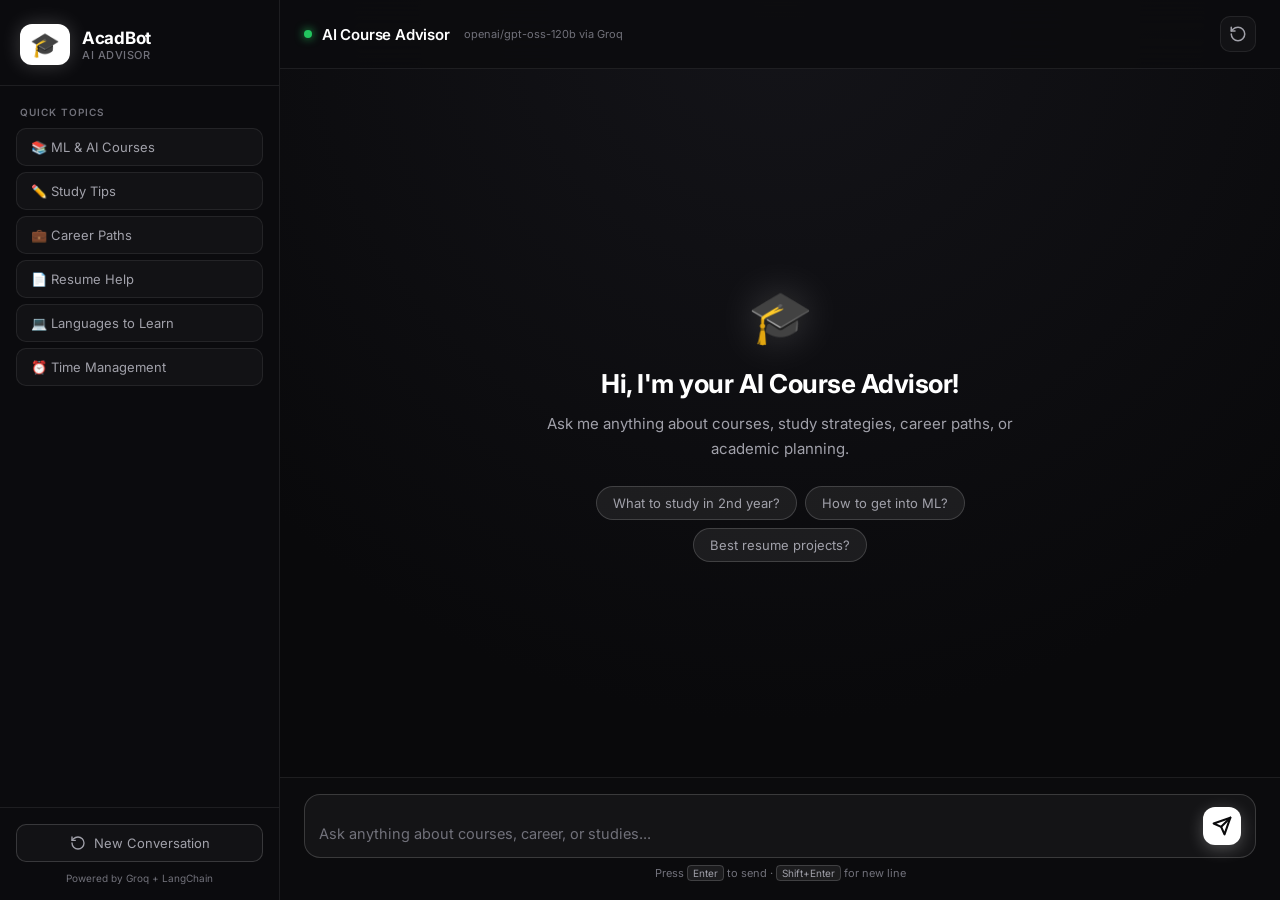
==== templates/index.html @ 23f5741e "Transform UI into fresh premium monochrome black, slate grey and crisp white theme" ====
<!DOCTYPE html>
<html lang="en">
<head>
  <meta charset="UTF-8" />
  <meta name="viewport" content="width=device-width, initial-scale=1.0" />
  <title>AI Course Advisor — Powered by Groq</title>
  <meta name="description" content="Your personal AI academic advisor for engineering students. Get instant help with courses, study tips, and career guidance." />
  <link rel="preconnect" href="https://fonts.googleapis.com" />
  <link href="https://fonts.googleapis.com/css2?family=Inter:wght@300;400;500;600;700&display=swap" rel="stylesheet" />
  <style>
/* =============================================
   AcadBot – Premium Monochrome Black/Grey UI
   ============================================= */

*, *::before, *::after { box-sizing: border-box; margin: 0; padding: 0; }

:root {
  --bg:           #09090b;
  --bg-2:         #121215;
  --surface:      rgba(255, 255, 255, 0.03);
  --surface-2:    rgba(255, 255, 255, 0.07);
  --border:       rgba(255, 255, 255, 0.08);
  --border-2:     rgba(255, 255, 255, 0.16);
  --accent:       #ffffff;
  --accent-2:     #e4e4e7;
  --accent-glow:  rgba(255, 255, 255, 0.15);
  --user-bg:      linear-gradient(135deg, #27272a, #18181b);
  --bot-bg:       rgba(255, 255, 255, 0.03);
  --text:         #f4f4f5;
  --text-2:       #a1a1aa;
  --text-3:       #71717a;
  --success:      #22c55e;
  --sidebar-w:    280px;
  --radius:       16px;
  --radius-sm:    10px;
  --shadow:       0 8px 32px rgba(0, 0, 0, 0.8);
  --transition:   0.2s ease;
}

html, body {
  height: 100%;
  font-family: 'Inter', -apple-system, sans-serif;
  background: var(--bg);
  color: var(--text);
  overflow: hidden;
}

/* ---- Ambient Silver & Charcoal Orbs ---- */
.bg-orbs {
  position: fixed; inset: 0; pointer-events: none; z-index: 0;
  overflow: hidden;
}
.orb {
  position: absolute; border-radius: 50%; filter: blur(120px); opacity: 0.2;
  animation: drift 22s ease-in-out infinite;
}
.orb-1 { width: 700px; height: 700px; background: radial-gradient(circle, rgba(255,255,255,0.12), rgba(39,39,42,0.02)); top: -200px; left: -100px; animation-delay: 0s; }
.orb-2 { width: 600px; height: 600px; background: radial-gradient(circle, rgba(161,161,170,0.1), transparent); bottom: -150px; right: -100px; animation-delay: -8s; }
.orb-3 { width: 500px; height: 500px; background: radial-gradient(circle, rgba(255,255,255,0.06), transparent); top: 35%; left: 35%; animation-delay: -14s; }

@keyframes drift {
  0%, 100% { transform: translate(0,0) scale(1); }
  33%       { transform: translate(30px,-40px) scale(1.06); }
  66%       { transform: translate(-20px,30px) scale(0.94); }
}

/* ---- App Layout ---- */
.app-wrapper {
  position: relative; z-index: 1;
  display: flex; height: 100vh; overflow: hidden;
}

/* ===================== SIDEBAR ===================== */
.sidebar {
  width: var(--sidebar-w);
  flex-shrink: 0;
  background: rgba(12, 12, 15, 0.95);
  backdrop-filter: blur(24px);
  border-right: 1px solid var(--border);
  display: flex; flex-direction: column;
  transition: transform var(--transition);
  z-index: 100;
}

.sidebar-header {
  padding: 24px 20px 20px;
  border-bottom: 1px solid var(--border);
}
.logo {
  display: flex; align-items: center; gap: 12px;
}
.logo-icon {
  font-size: 24px;
  background: #ffffff;
  color: #09090b;
  border-radius: 12px; padding: 6px 10px;
  box-shadow: 0 0 20px rgba(255, 255, 255, 0.2);
}
.logo-title { display: block; font-size: 17px; font-weight: 700; color: #ffffff; letter-spacing: -0.3px; }
.logo-sub   { display: block; font-size: 11px; font-weight: 500; color: var(--text-3); letter-spacing: 0.5px; text-transform: uppercase; }

.sidebar-section {
  flex: 1; padding: 20px 16px; overflow-y: auto;
}
.sidebar-label {
  font-size: 10px; font-weight: 600; letter-spacing: 1px;
  text-transform: uppercase; color: var(--text-3); margin-bottom: 10px; padding-left: 4px;
}
.quick-btn {
  width: 100%; text-align: left; background: var(--surface);
  border: 1px solid var(--border); color: var(--text-2);
  padding: 10px 14px; border-radius: var(--radius-sm); margin-bottom: 6px;
  font-size: 13px; font-family: inherit; cursor: pointer;
  transition: all var(--transition);
}
.quick-btn:hover {
  background: var(--surface-2); border-color: var(--border-2);
  color: #ffffff; transform: translateX(4px);
}

.sidebar-footer {
  padding: 16px; border-top: 1px solid var(--border);
}
.reset-btn {
  width: 100%; display: flex; align-items: center; justify-content: center; gap: 8px;
  background: var(--surface); border: 1px solid var(--border-2);
  color: var(--text-2); padding: 10px; border-radius: var(--radius-sm);
  font-size: 13px; font-family: inherit; cursor: pointer;
  transition: all var(--transition);
}
.reset-btn:hover { background: rgba(255, 255, 255, 0.08); border-color: #ffffff; color: #ffffff; }
.sidebar-powered {
  text-align: center; font-size: 10px; color: var(--text-3); margin-top: 10px;
}

/* ===================== MAIN CHAT ===================== */
.chat-main {
  flex: 1; display: flex; flex-direction: column; overflow: hidden;
  min-width: 0;
  background: radial-gradient(circle at 50% 0%, #141419 0%, #09090b 70%);
}

/* Header */
.chat-header {
  display: flex; align-items: center; gap: 14px;
  padding: 16px 24px;
  background: rgba(12, 12, 15, 0.85); backdrop-filter: blur(24px);
  border-bottom: 1px solid var(--border);
  flex-shrink: 0;
}
.menu-toggle {
  display: none; background: none; border: none; color: var(--text-2);
  cursor: pointer; padding: 4px; border-radius: 8px;
  transition: all var(--transition);
}
.menu-toggle:hover { background: var(--surface-2); color: #ffffff; }
.header-info { display: flex; align-items: center; gap: 10px; flex: 1; }
.status-dot {
  width: 8px; height: 8px; border-radius: 50%; background: var(--success);
  box-shadow: 0 0 10px var(--success); flex-shrink: 0;
  animation: pulse-dot 2s ease-in-out infinite;
}
@keyframes pulse-dot {
  0%, 100% { box-shadow: 0 0 8px var(--success); }
  50%       { box-shadow: 0 0 16px var(--success); }
}
.header-title { font-size: 15px; font-weight: 600; color: #ffffff; letter-spacing: -0.2px; }
.header-model { font-size: 11px; color: var(--text-3); margin-left: 4px; display: none; }
.header-actions { display: flex; gap: 8px; }
.icon-btn {
  background: var(--surface); border: 1px solid var(--border);
  color: var(--text-2); padding: 8px; border-radius: 10px; cursor: pointer;
  display: flex; align-items: center; justify-content: center;
  transition: all var(--transition);
}
.icon-btn:hover { background: var(--surface-2); color: #ffffff; border-color: var(--border-2); }

/* Messages */
.chat-messages {
  flex: 1; overflow-y: auto; padding: 32px 24px;
  display: flex; flex-direction: column; gap: 20px;
  scroll-behavior: smooth;
}
.chat-messages::-webkit-scrollbar { width: 4px; }
.chat-messages::-webkit-scrollbar-track { background: transparent; }
.chat-messages::-webkit-scrollbar-thumb { background: var(--border-2); border-radius: 2px; }

/* Welcome */
.welcome-block {
  display: flex; flex-direction: column; align-items: center;
  text-align: center; padding: 40px 20px; max-width: 560px; margin: auto;
  animation: fadeUp 0.5s ease both;
}
.welcome-avatar {
  font-size: 52px; margin-bottom: 20px;
  filter: drop-shadow(0 0 20px rgba(255, 255, 255, 0.2));
  animation: float 4s ease-in-out infinite;
}
@keyframes float {
  0%, 100% { transform: translateY(0); }
  50%       { transform: translateY(-8px); }
}
.welcome-title { font-size: 26px; font-weight: 700; margin-bottom: 12px; color: #ffffff; letter-spacing: -0.5px; }
.welcome-sub { font-size: 15px; color: var(--text-2); line-height: 1.7; margin-bottom: 24px; }
.welcome-chips { display: flex; flex-wrap: wrap; gap: 8px; justify-content: center; }
.chip {
  padding: 8px 16px; border-radius: 100px; font-size: 13px;
  background: var(--surface-2); border: 1px solid var(--border-2);
  color: var(--text-2); cursor: pointer; transition: all var(--transition);
}
.chip:hover { background: rgba(255, 255, 255, 0.12); border-color: #ffffff; color: #ffffff; }

/* Message rows */
.message-row {
  display: flex; align-items: flex-end; gap: 10px;
  animation: fadeUp 0.3s ease both;
}
.message-row.user  { flex-direction: row-reverse; }
.message-row.bot   { flex-direction: row; }

@keyframes fadeUp {
  from { opacity: 0; transform: translateY(14px); }
  to   { opacity: 1; transform: translateY(0); }
}

.avatar {
  width: 34px; height: 34px; border-radius: 50%; flex-shrink: 0;
  display: flex; align-items: center; justify-content: center; font-size: 15px;
}
.user .avatar { background: #ffffff; color: #09090b; font-weight: bold; }
.bot  .avatar { background: var(--surface-2); border: 1px solid var(--border-2); color: #ffffff; }

.bubble {
  max-width: 72%; padding: 14px 18px; border-radius: var(--radius);
  font-size: 14.5px; line-height: 1.75; word-break: break-word;
}
.user .bubble {
  background: var(--user-bg);
  border: 1px solid var(--border-2);
  border-bottom-right-radius: 4px;
  box-shadow: 0 4px 20px rgba(0, 0, 0, 0.5);
  color: #ffffff;
}
.bot .bubble {
  background: var(--bot-bg);
  border: 1px solid var(--border);
  border-bottom-left-radius: 4px;
  backdrop-filter: blur(16px);
  color: var(--text);
}

/* Markdown-ish formatting in bot replies */
.bot .bubble p   { margin-bottom: 8px; }
.bot .bubble ul, .bot .bubble ol { padding-left: 20px; margin-bottom: 8px; }
.bot .bubble li  { margin-bottom: 4px; }
.bot .bubble strong { color: #ffffff; font-weight: 600; }
.bot .bubble code {
  background: rgba(255, 255, 255, 0.08); padding: 2px 6px;
  border-radius: 5px; font-size: 13px; font-family: 'Courier New', monospace; color: #ffffff;
}

.timestamp {
  font-size: 10px; color: var(--text-3); margin-top: 4px;
  padding: 0 4px;
}
.user .timestamp { text-align: right; }

/* Typing indicator */
.typing-bubble {
  display: flex; align-items: center; gap: 5px;
  padding: 14px 18px;
}
.typing-bubble span {
  width: 7px; height: 7px; background: var(--text-3);
  border-radius: 50%; animation: bounce 1.2s ease-in-out infinite;
  display: inline-block;
}
.typing-bubble span:nth-child(2) { animation-delay: 0.2s; }
.typing-bubble span:nth-child(3) { animation-delay: 0.4s; }
@keyframes bounce {
  0%, 80%, 100% { transform: translateY(0); opacity: 0.4; }
  40%           { transform: translateY(-8px); opacity: 1; }
}

/* ===================== INPUT AREA ===================== */
.chat-input-area {
  padding: 16px 24px 20px;
  background: rgba(12, 12, 15, 0.85); backdrop-filter: blur(24px);
  border-top: 1px solid var(--border); flex-shrink: 0;
}
.input-container {
  display: flex; align-items: flex-end; gap: 12px;
  background: rgba(255, 255, 255, 0.04); border: 1px solid var(--border-2);
  border-radius: var(--radius); padding: 12px 14px;
  transition: border-color var(--transition), box-shadow var(--transition);
}
.input-container:focus-within {
  border-color: #ffffff;
  box-shadow: 0 0 20px rgba(255, 255, 255, 0.15);
}
.chat-input {
  flex: 1; background: none; border: none; outline: none; resize: none;
  color: #ffffff; font-family: inherit; font-size: 14.5px;
  line-height: 1.5; max-height: 160px; overflow-y: auto;
}
.chat-input::placeholder { color: var(--text-3); }
.chat-input::-webkit-scrollbar { width: 3px; }
.chat-input::-webkit-scrollbar-thumb { background: var(--border-2); }

.send-btn {
  flex-shrink: 0; width: 38px; height: 38px;
  background: #ffffff; border: none; border-radius: 12px; cursor: pointer;
  color: #09090b; display: flex; align-items: center; justify-content: center;
  transition: all var(--transition);
  box-shadow: 0 4px 16px rgba(255, 255, 255, 0.25);
}
.send-btn:hover  { transform: scale(1.08); background: #f4f4f5; box-shadow: 0 6px 20px rgba(255, 255, 255, 0.4); }
.send-btn:active { transform: scale(0.95); }
.send-btn:disabled { opacity: 0.3; cursor: not-allowed; transform: none; }

.input-hint {
  font-size: 11px; color: var(--text-3); margin-top: 8px; text-align: center;
}
.input-hint kbd {
  background: var(--surface-2); border: 1px solid var(--border-2);
  border-radius: 4px; padding: 1px 5px; font-size: 10px; font-family: inherit; color: var(--text-2);
}

/* ===================== RESPONSIVE ===================== */
@media (max-width: 768px) {
  .sidebar {
    position: fixed; top: 0; left: 0; height: 100%;
    transform: translateX(-100%);
  }
  .sidebar.open { transform: translateX(0); box-shadow: var(--shadow); }
  .menu-toggle { display: flex; }
  .header-model { display: none !important; }
  .chat-messages { padding: 20px 16px; }
  .chat-input-area { padding: 12px 16px 16px; }
  .bubble { max-width: 88%; }
  .welcome-title { font-size: 20px; }
}

@media (min-width: 900px) {
  .header-model { display: inline; }
}
  </style>
</head>
<body>
  <div class="bg-orbs">
    <div class="orb orb-1"></div>
    <div class="orb orb-2"></div>
    <div class="orb orb-3"></div>
  </div>

  <div class="app-wrapper">
    <!-- Sidebar -->
    <aside class="sidebar">
      <div class="sidebar-header">
        <div class="logo">
          <div class="logo-icon">🎓</div>
          <div class="logo-text">
            <span class="logo-title">AcadBot</span>
            <span class="logo-sub">AI Advisor</span>
          </div>
        </div>
      </div>

      <div class="sidebar-section">
        <p class="sidebar-label">Quick Topics</p>
        <button class="quick-btn" data-msg="What ML and AI courses should I take in 3rd year engineering?">📚 ML & AI Courses</button>
        <button class="quick-btn" data-msg="Give me the best study tips for engineering exams.">✏️ Study Tips</button>
        <button class="quick-btn" data-msg="What are the best career paths after a CS engineering degree?">💼 Career Paths</button>
        <button class="quick-btn" data-msg="How do I build a strong resume as an engineering student?">📄 Resume Help</button>
        <button class="quick-btn" data-msg="What programming languages should I learn in college?">💻 Languages to Learn</button>
        <button class="quick-btn" data-msg="How can I manage my time better as a student?">⏰ Time Management</button>
      </div>

      <div class="sidebar-footer">
        <button class="reset-btn" id="resetBtn">
          <svg xmlns="http://www.w3.org/2000/svg" width="16" height="16" viewBox="0 0 24 24" fill="none" stroke="currentColor" stroke-width="2" stroke-linecap="round" stroke-linejoin="round"><path d="M3 12a9 9 0 1 0 9-9 9.75 9.75 0 0 0-6.74 2.74L3 8"/><path d="M3 3v5h5"/></svg>
          New Conversation
        </button>
        <p class="sidebar-powered">Powered by Groq + LangChain</p>
      </div>
    </aside>

    <!-- Main Chat Area -->
    <main class="chat-main">
      <header class="chat-header">
        <button class="menu-toggle" id="menuToggle" aria-label="Toggle sidebar">
          <svg xmlns="http://www.w3.org/2000/svg" width="20" height="20" viewBox="0 0 24 24" fill="none" stroke="currentColor" stroke-width="2" stroke-linecap="round" stroke-linejoin="round"><line x1="3" y1="6" x2="21" y2="6"/><line x1="3" y1="12" x2="21" y2="12"/><line x1="3" y1="18" x2="21" y2="18"/></svg>
        </button>
        <div class="header-info">
          <div class="status-dot"></div>
          <span class="header-title">AI Course Advisor</span>
          <span class="header-model">openai/gpt-oss-120b via Groq</span>
        </div>
        <div class="header-actions">
          <button class="icon-btn" id="resetBtnHeader" title="Clear chat">
            <svg xmlns="http://www.w3.org/2000/svg" width="18" height="18" viewBox="0 0 24 24" fill="none" stroke="currentColor" stroke-width="2" stroke-linecap="round" stroke-linejoin="round"><path d="M3 12a9 9 0 1 0 9-9 9.75 9.75 0 0 0-6.74 2.74L3 8"/><path d="M3 3v5h5"/></svg>
          </button>
        </div>
      </header>

      <div class="chat-messages" id="chatMessages">
        <!-- Welcome message -->
        <div class="welcome-block">
          <div class="welcome-avatar">🎓</div>
          <h1 class="welcome-title">Hi, I'm your AI Course Advisor!</h1>
          <p class="welcome-sub">Ask me anything about courses, study strategies, career paths, or academic planning.</p>
          <div class="welcome-chips">
            <span class="chip" data-msg="What should I study in 2nd year CS?">What to study in 2nd year?</span>
            <span class="chip" data-msg="How do I get into machine learning?">How to get into ML?</span>
            <span class="chip" data-msg="Best projects for my resume?">Best resume projects?</span>
          </div>
        </div>
      </div>

      <div class="chat-input-area">
        <div class="input-container">
          <textarea
            id="userInput"
            class="chat-input"
            placeholder="Ask anything about courses, career, or studies..."
            rows="1"
            autocomplete="off"
          ></textarea>
          <button class="send-btn" id="sendBtn" aria-label="Send message">
            <svg xmlns="http://www.w3.org/2000/svg" width="20" height="20" viewBox="0 0 24 24" fill="none" stroke="currentColor" stroke-width="2.5" stroke-linecap="round" stroke-linejoin="round"><line x1="22" y1="2" x2="11" y2="13"/><polygon points="22 2 15 22 11 13 2 9 22 2"/></svg>
          </button>
        </div>
        <p class="input-hint">Press <kbd>Enter</kbd> to send · <kbd>Shift+Enter</kbd> for new line</p>
      </div>
    </main>
  </div>

  <script>
/* ====== AcadBot – Frontend Logic ====== */

const chatMessages = document.getElementById('chatMessages');
const userInput    = document.getElementById('userInput');
const sendBtn      = document.getElementById('sendBtn');
const resetBtn     = document.getElementById('resetBtn');
const resetBtnHeader = document.getElementById('resetBtnHeader');
const menuToggle   = document.getElementById('menuToggle');
const sidebar      = document.querySelector('.sidebar');

// ---- Sidebar toggle (mobile) ----
menuToggle?.addEventListener('click', () => sidebar.classList.toggle('open'));
document.addEventListener('click', (e) => {
  if (sidebar.classList.contains('open') &&
      !sidebar.contains(e.target) &&
      !menuToggle.contains(e.target)) {
    sidebar.classList.remove('open');
  }
});

// ---- Auto-resize textarea ----
userInput.addEventListener('input', () => {
  userInput.style.height = 'auto';
  userInput.style.height = Math.min(userInput.scrollHeight, 160) + 'px';
});

// ---- Send on Enter (Shift+Enter for newline) ----
userInput.addEventListener('keydown', (e) => {
  if (e.key === 'Enter' && !e.shiftKey) {
    e.preventDefault();
    sendMessage();
  }
});

sendBtn.addEventListener('click', sendMessage);

// ---- Quick topic buttons ----
document.querySelectorAll('.quick-btn').forEach(btn => {
  btn.addEventListener('click', () => {
    userInput.value = btn.dataset.msg;
    sidebar.classList.remove('open');
    sendMessage();
  });
});

// ---- Chips on welcome screen ----
document.querySelectorAll('.chip').forEach(chip => {
  chip.addEventListener('click', () => {
    userInput.value = chip.dataset.msg;
    sendMessage();
  });
});

// ---- Reset ----
[resetBtn, resetBtnHeader].forEach(btn => btn?.addEventListener('click', resetChat));

async function resetChat() {
  try {
    await fetch('/reset', { method: 'POST' });
    chatMessages.innerHTML = '';
    appendWelcome();
    userInput.value = '';
    userInput.style.height = 'auto';
  } catch (err) {
    console.error('Reset failed:', err);
  }
}

// ---- Main send function ----
async function sendMessage() {
  const text = userInput.value.trim();
  if (!text || sendBtn.disabled) return;

  removeWelcome();
  appendMessage('user', text);
  userInput.value = '';
  userInput.style.height = 'auto';

  setSending(true);
  const typingEl = appendTyping();

  try {
    const res = await fetch('/chat', {
      method: 'POST',
      headers: { 'Content-Type': 'application/json' },
      body: JSON.stringify({ message: text })
    });

    typingEl.remove();

    if (res.ok) {
      const data = await res.json();
      if (data.reply) {
        appendMessage('bot', data.reply);
      } else {
        appendMessage('bot', `⚠️ ${data.error || 'No response from model.'}`);
      }
    } else {
      let errText = `Status ${res.status}`;
      try {
        const data = await res.json();
        if (data.error) errText = data.error;
      } catch (e) {}
      appendMessage('bot', `⚠️ ${errText}`);
    }
  } catch (err) {
    typingEl.remove();
    appendMessage('bot', `⚠️ Connection error: ${err.message}`);
  } finally {
    setSending(false);
    userInput.focus();
  }
}

// ---- Helpers ----
function setSending(state) {
  sendBtn.disabled = state;
  userInput.disabled = state;
}

function removeWelcome() {
  document.querySelector('.welcome-block')?.remove();
}

function appendMessage(role, text) {
  const row = document.createElement('div');
  row.className = `message-row ${role}`;

  const avatar = document.createElement('div');
  avatar.className = 'avatar';
  avatar.textContent = role === 'user' ? '👤' : '🎓';

  const bubble = document.createElement('div');
  bubble.className = 'bubble';
  bubble.innerHTML = formatText(text);

  const ts = document.createElement('div');
  ts.className = 'timestamp';
  ts.textContent = now();

  const wrapper = document.createElement('div');
  wrapper.style.display = 'flex';
  wrapper.style.flexDirection = 'column';
  wrapper.style.alignItems = role === 'user' ? 'flex-end' : 'flex-start';
  wrapper.appendChild(bubble);
  wrapper.appendChild(ts);

  row.appendChild(avatar);
  row.appendChild(wrapper);

  chatMessages.appendChild(row);
  scrollBottom();
  return row;
}

function appendTyping() {
  const row = document.createElement('div');
  row.className = 'message-row bot';

  const avatar = document.createElement('div');
  avatar.className = 'avatar';
  avatar.textContent = '🎓';

  const bubble = document.createElement('div');
  bubble.className = 'bubble typing-bubble';
  bubble.innerHTML = '<span></span><span></span><span></span>';

  row.appendChild(avatar);
  row.appendChild(bubble);
  chatMessages.appendChild(row);
  scrollBottom();
  return row;
}

function appendWelcome() {
  const el = document.createElement('div');
  el.className = 'welcome-block';
  el.innerHTML = `
    <div class="welcome-avatar">🎓</div>
    <h1 class="welcome-title">Hi, I'm your AI Course Advisor!</h1>
    <p class="welcome-sub">Ask me anything about courses, study strategies, career paths, or academic planning.</p>
    <div class="welcome-chips">
      <span class="chip" data-msg="What should I study in 2nd year CS?">What to study in 2nd year?</span>
      <span class="chip" data-msg="How do I get into machine learning?">How to get into ML?</span>
      <span class="chip" data-msg="Best projects for my resume?">Best resume projects?</span>
    </div>`;
  chatMessages.appendChild(el);
  el.querySelectorAll('.chip').forEach(c => {
    c.addEventListener('click', () => { userInput.value = c.dataset.msg; sendMessage(); });
  });
}

function formatText(text) {
  return text
    .replace(/&/g, '&amp;').replace(/</g, '&lt;').replace(/>/g, '&gt;')
    .replace(/\*\*(.+?)\*\*/g, '<strong>$1</strong>')
    .replace(/`([^`]+)`/g, '<code>$1</code>')
    .replace(/^#{1,3} (.+)$/gm, '<strong>$1</strong>')
    .replace(/^\* (.+)$/gm, '<li>$1</li>')
    .replace(/^- (.+)$/gm, '<li>$1</li>')
    .replace(/(<li>.*<\/li>)/gs, '<ul>$1</ul>')
    .replace(/\n\n+/g, '</p><p>')
    .replace(/\n/g, '<br>')
    .replace(/^(.+)$/, '<p>$1</p>');
}

function scrollBottom() {
  chatMessages.scrollTop = chatMessages.scrollHeight;
}

function now() {
  return new Date().toLocaleTimeString([], { hour: '2-digit', minute: '2-digit' });
}
  </script>
</body>
</html>
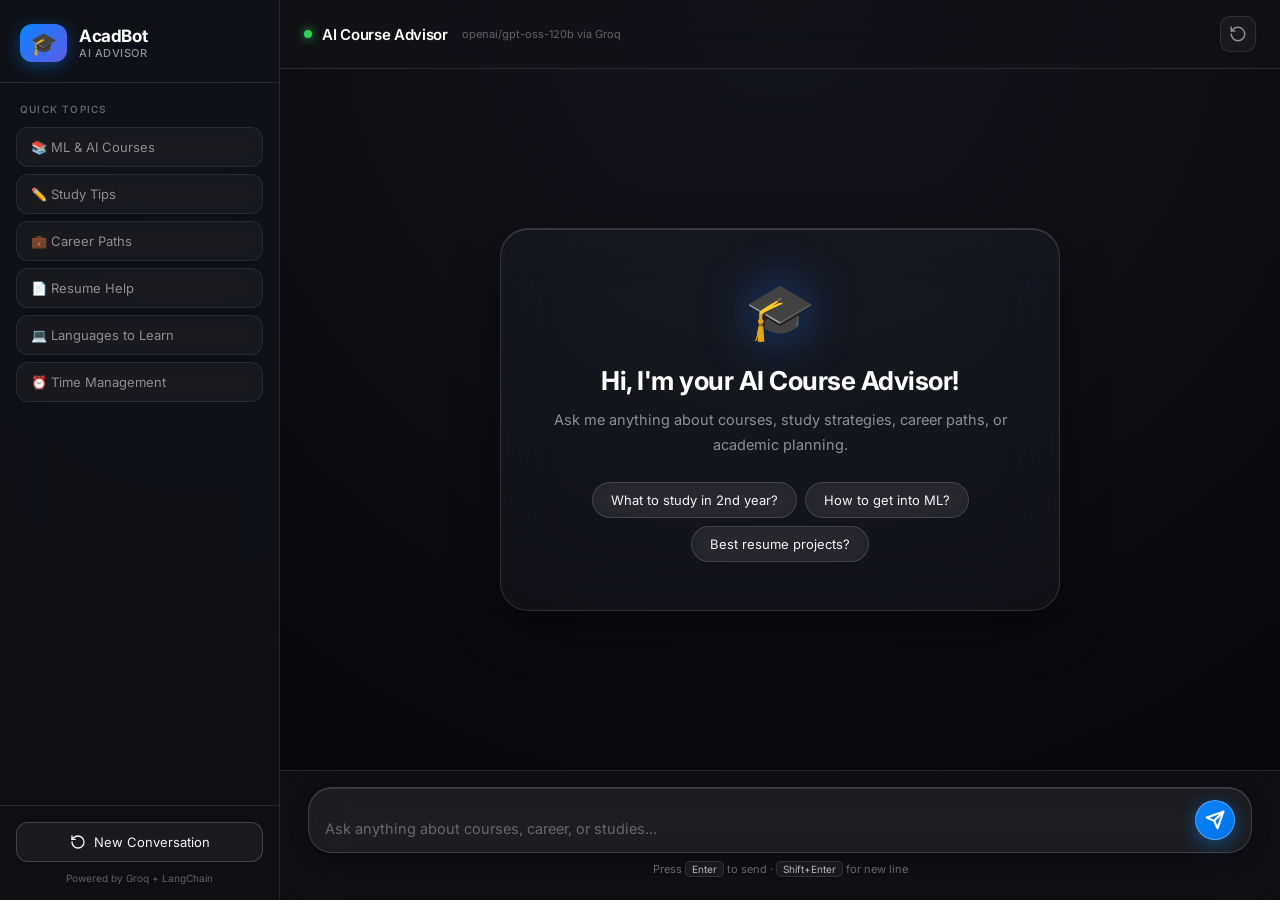
==== commit 9c211284: "Transform texting conversation area into Apple iOS/macOS smooth frosted glass design system" ====
--- a/templates/index.html
+++ b/templates/index.html
@@ -9,59 +9,60 @@
   <link href="https://fonts.googleapis.com/css2?family=Inter:wght@300;400;500;600;700&display=swap" rel="stylesheet" />
   <style>
 /* =============================================
-   AcadBot – Premium Monochrome Black/Grey UI
+   AcadBot – Apple iOS / macOS Frosted Glass UI
    ============================================= */
 
 *, *::before, *::after { box-sizing: border-box; margin: 0; padding: 0; }
 
 :root {
-  --bg:           #09090b;
-  --bg-2:         #121215;
-  --surface:      rgba(255, 255, 255, 0.03);
-  --surface-2:    rgba(255, 255, 255, 0.07);
-  --border:       rgba(255, 255, 255, 0.08);
-  --border-2:     rgba(255, 255, 255, 0.16);
-  --accent:       #ffffff;
-  --accent-2:     #e4e4e7;
-  --accent-glow:  rgba(255, 255, 255, 0.15);
-  --user-bg:      linear-gradient(135deg, #27272a, #18181b);
-  --bot-bg:       rgba(255, 255, 255, 0.03);
-  --text:         #f4f4f5;
-  --text-2:       #a1a1aa;
-  --text-3:       #71717a;
-  --success:      #22c55e;
+  --bg:           #08080a;
+  --bg-2:         #111115;
+  --surface:      rgba(255, 255, 255, 0.04);
+  --surface-2:    rgba(255, 255, 255, 0.08);
+  --border:       rgba(255, 255, 255, 0.1);
+  --border-2:     rgba(255, 255, 255, 0.18);
+  --accent:       #0a84ff;
+  --accent-2:     #5e5ce6;
+  --accent-glow:  rgba(10, 132, 255, 0.35);
+  --user-bg:      linear-gradient(135deg, rgba(10, 132, 255, 0.9), rgba(0, 113, 227, 0.8));
+  --bot-bg:       rgba(255, 255, 255, 0.07);
+  --text:         #f5f5f7;
+  --text-2:       #8e8e93;
+  --text-3:       #636366;
+  --success:      #30d158;
   --sidebar-w:    280px;
-  --radius:       16px;
-  --radius-sm:    10px;
-  --shadow:       0 8px 32px rgba(0, 0, 0, 0.8);
-  --transition:   0.2s ease;
+  --radius:       20px;
+  --radius-sm:    12px;
+  --shadow:       0 12px 40px rgba(0, 0, 0, 0.6);
+  --transition:   0.25s cubic-bezier(0.16, 1, 0.3, 1);
 }
 
 html, body {
   height: 100%;
-  font-family: 'Inter', -apple-system, sans-serif;
+  font-family: -apple-system, BlinkMacSystemFont, 'Inter', 'SF Pro Text', 'SF Pro Display', sans-serif;
   background: var(--bg);
   color: var(--text);
   overflow: hidden;
-}
-
-/* ---- Ambient Silver & Charcoal Orbs ---- */
+  -webkit-font-smoothing: antialiased;
+}
+
+/* ---- Apple Ambient Glow Orbs ---- */
 .bg-orbs {
   position: fixed; inset: 0; pointer-events: none; z-index: 0;
   overflow: hidden;
 }
 .orb {
-  position: absolute; border-radius: 50%; filter: blur(120px); opacity: 0.2;
-  animation: drift 22s ease-in-out infinite;
-}
-.orb-1 { width: 700px; height: 700px; background: radial-gradient(circle, rgba(255,255,255,0.12), rgba(39,39,42,0.02)); top: -200px; left: -100px; animation-delay: 0s; }
-.orb-2 { width: 600px; height: 600px; background: radial-gradient(circle, rgba(161,161,170,0.1), transparent); bottom: -150px; right: -100px; animation-delay: -8s; }
-.orb-3 { width: 500px; height: 500px; background: radial-gradient(circle, rgba(255,255,255,0.06), transparent); top: 35%; left: 35%; animation-delay: -14s; }
+  position: absolute; border-radius: 50%; filter: blur(140px); opacity: 0.22;
+  animation: drift 25s ease-in-out infinite;
+}
+.orb-1 { width: 750px; height: 750px; background: radial-gradient(circle, rgba(10,132,255,0.4), rgba(94,92,230,0.1)); top: -250px; left: -150px; animation-delay: 0s; }
+.orb-2 { width: 650px; height: 650px; background: radial-gradient(circle, rgba(191,90,242,0.35), transparent); bottom: -200px; right: -150px; animation-delay: -10s; }
+.orb-3 { width: 550px; height: 550px; background: radial-gradient(circle, rgba(10,132,255,0.25), transparent); top: 30%; left: 30%; animation-delay: -16s; }
 
 @keyframes drift {
   0%, 100% { transform: translate(0,0) scale(1); }
-  33%       { transform: translate(30px,-40px) scale(1.06); }
-  66%       { transform: translate(-20px,30px) scale(0.94); }
+  33%       { transform: translate(40px,-50px) scale(1.05); }
+  66%       { transform: translate(-30px,40px) scale(0.95); }
 }
 
 /* ---- App Layout ---- */
@@ -74,8 +75,9 @@
 .sidebar {
   width: var(--sidebar-w);
   flex-shrink: 0;
-  background: rgba(12, 12, 15, 0.95);
-  backdrop-filter: blur(24px);
+  background: rgba(18, 18, 22, 0.8);
+  backdrop-filter: blur(30px) saturate(190%);
+  -webkit-backdrop-filter: blur(30px) saturate(190%);
   border-right: 1px solid var(--border);
   display: flex; flex-direction: column;
   transition: transform var(--transition);
@@ -90,32 +92,33 @@
   display: flex; align-items: center; gap: 12px;
 }
 .logo-icon {
-  font-size: 24px;
-  background: #ffffff;
-  color: #09090b;
+  font-size: 22px;
+  background: linear-gradient(135deg, #0a84ff, #5e5ce6);
+  color: #ffffff;
   border-radius: 12px; padding: 6px 10px;
-  box-shadow: 0 0 20px rgba(255, 255, 255, 0.2);
-}
-.logo-title { display: block; font-size: 17px; font-weight: 700; color: #ffffff; letter-spacing: -0.3px; }
-.logo-sub   { display: block; font-size: 11px; font-weight: 500; color: var(--text-3); letter-spacing: 0.5px; text-transform: uppercase; }
+  box-shadow: 0 4px 16px rgba(10, 132, 255, 0.4);
+}
+.logo-title { display: block; font-size: 17px; font-weight: 700; color: #ffffff; letter-spacing: -0.4px; }
+.logo-sub   { display: block; font-size: 11px; font-weight: 500; color: var(--text-2); letter-spacing: 0.5px; text-transform: uppercase; }
 
 .sidebar-section {
   flex: 1; padding: 20px 16px; overflow-y: auto;
 }
 .sidebar-label {
-  font-size: 10px; font-weight: 600; letter-spacing: 1px;
-  text-transform: uppercase; color: var(--text-3); margin-bottom: 10px; padding-left: 4px;
+  font-size: 10px; font-weight: 600; letter-spacing: 1.2px;
+  text-transform: uppercase; color: var(--text-3); margin-bottom: 12px; padding-left: 4px;
 }
 .quick-btn {
-  width: 100%; text-align: left; background: var(--surface);
-  border: 1px solid var(--border); color: var(--text-2);
-  padding: 10px 14px; border-radius: var(--radius-sm); margin-bottom: 6px;
+  width: 100%; text-align: left; background: rgba(255, 255, 255, 0.04);
+  border: 1px solid rgba(255, 255, 255, 0.08); color: var(--text-2);
+  padding: 11px 14px; border-radius: var(--radius-sm); margin-bottom: 7px;
   font-size: 13px; font-family: inherit; cursor: pointer;
   transition: all var(--transition);
+  backdrop-filter: blur(10px);
 }
 .quick-btn:hover {
-  background: var(--surface-2); border-color: var(--border-2);
-  color: #ffffff; transform: translateX(4px);
+  background: rgba(255, 255, 255, 0.09); border-color: rgba(255, 255, 255, 0.2);
+  color: #ffffff; transform: translateX(3px); box-shadow: 0 4px 14px rgba(0,0,0,0.2);
 }
 
 .sidebar-footer {
@@ -123,12 +126,12 @@
 }
 .reset-btn {
   width: 100%; display: flex; align-items: center; justify-content: center; gap: 8px;
-  background: var(--surface); border: 1px solid var(--border-2);
-  color: var(--text-2); padding: 10px; border-radius: var(--radius-sm);
+  background: rgba(255, 255, 255, 0.05); border: 1px solid var(--border-2);
+  color: var(--text); padding: 11px; border-radius: var(--radius-sm);
   font-size: 13px; font-family: inherit; cursor: pointer;
   transition: all var(--transition);
 }
-.reset-btn:hover { background: rgba(255, 255, 255, 0.08); border-color: #ffffff; color: #ffffff; }
+.reset-btn:hover { background: rgba(10, 132, 255, 0.15); border-color: var(--accent); color: #ffffff; }
 .sidebar-powered {
   text-align: center; font-size: 10px; color: var(--text-3); margin-top: 10px;
 }
@@ -137,16 +140,19 @@
 .chat-main {
   flex: 1; display: flex; flex-direction: column; overflow: hidden;
   min-width: 0;
-  background: radial-gradient(circle at 50% 0%, #141419 0%, #09090b 70%);
+  background: radial-gradient(circle at 50% 0%, #15151c 0%, #08080a 80%);
 }
 
 /* Header */
 .chat-header {
   display: flex; align-items: center; gap: 14px;
   padding: 16px 24px;
-  background: rgba(12, 12, 15, 0.85); backdrop-filter: blur(24px);
+  background: rgba(18, 18, 22, 0.75);
+  backdrop-filter: blur(30px) saturate(190%);
+  -webkit-backdrop-filter: blur(30px) saturate(190%);
   border-bottom: 1px solid var(--border);
   flex-shrink: 0;
+  z-index: 10;
 }
 .menu-toggle {
   display: none; background: none; border: none; color: var(--text-2);
@@ -164,7 +170,7 @@
   0%, 100% { box-shadow: 0 0 8px var(--success); }
   50%       { box-shadow: 0 0 16px var(--success); }
 }
-.header-title { font-size: 15px; font-weight: 600; color: #ffffff; letter-spacing: -0.2px; }
+.header-title { font-size: 15px; font-weight: 600; color: #ffffff; letter-spacing: -0.3px; }
 .header-model { font-size: 11px; color: var(--text-3); margin-left: 4px; display: none; }
 .header-actions { display: flex; gap: 8px; }
 .icon-btn {
@@ -175,25 +181,32 @@
 }
 .icon-btn:hover { background: var(--surface-2); color: #ffffff; border-color: var(--border-2); }
 
-/* Messages */
+/* ===================== APPLE TEXTING AREA ===================== */
 .chat-messages {
-  flex: 1; overflow-y: auto; padding: 32px 24px;
+  flex: 1; overflow-y: auto; padding: 32px 28px;
   display: flex; flex-direction: column; gap: 20px;
   scroll-behavior: smooth;
 }
-.chat-messages::-webkit-scrollbar { width: 4px; }
+.chat-messages::-webkit-scrollbar { width: 6px; }
 .chat-messages::-webkit-scrollbar-track { background: transparent; }
-.chat-messages::-webkit-scrollbar-thumb { background: var(--border-2); border-radius: 2px; }
-
-/* Welcome */
+.chat-messages::-webkit-scrollbar-thumb { background: rgba(255, 255, 255, 0.15); border-radius: 3px; }
+.chat-messages::-webkit-scrollbar-thumb:hover { background: rgba(255, 255, 255, 0.3); }
+
+/* Welcome Screen */
 .welcome-block {
   display: flex; flex-direction: column; align-items: center;
-  text-align: center; padding: 40px 20px; max-width: 560px; margin: auto;
-  animation: fadeUp 0.5s ease both;
+  text-align: center; padding: 48px 24px; max-width: 560px; margin: auto;
+  animation: appleSpring 0.6s cubic-bezier(0.16, 1, 0.3, 1) both;
+  background: rgba(255, 255, 255, 0.03);
+  backdrop-filter: blur(30px) saturate(190%);
+  -webkit-backdrop-filter: blur(30px) saturate(190%);
+  border: 1px solid rgba(255, 255, 255, 0.12);
+  border-radius: 28px;
+  box-shadow: 0 16px 48px rgba(0, 0, 0, 0.4), inset 0 1px 0 rgba(255, 255, 255, 0.15);
 }
 .welcome-avatar {
-  font-size: 52px; margin-bottom: 20px;
-  filter: drop-shadow(0 0 20px rgba(255, 255, 255, 0.2));
+  font-size: 56px; margin-bottom: 20px;
+  filter: drop-shadow(0 0 24px rgba(10, 132, 255, 0.5));
   animation: float 4s ease-in-out infinite;
 }
 @keyframes float {
@@ -201,77 +214,98 @@
   50%       { transform: translateY(-8px); }
 }
 .welcome-title { font-size: 26px; font-weight: 700; margin-bottom: 12px; color: #ffffff; letter-spacing: -0.5px; }
-.welcome-sub { font-size: 15px; color: var(--text-2); line-height: 1.7; margin-bottom: 24px; }
+.welcome-sub { font-size: 14.5px; color: var(--text-2); line-height: 1.7; margin-bottom: 24px; }
 .welcome-chips { display: flex; flex-wrap: wrap; gap: 8px; justify-content: center; }
 .chip {
-  padding: 8px 16px; border-radius: 100px; font-size: 13px;
-  background: var(--surface-2); border: 1px solid var(--border-2);
-  color: var(--text-2); cursor: pointer; transition: all var(--transition);
-}
-.chip:hover { background: rgba(255, 255, 255, 0.12); border-color: #ffffff; color: #ffffff; }
-
-/* Message rows */
+  padding: 9px 18px; border-radius: 100px; font-size: 13px;
+  background: rgba(255, 255, 255, 0.06); border: 1px solid rgba(255, 255, 255, 0.14);
+  color: #f5f5f7; cursor: pointer; transition: all var(--transition);
+  backdrop-filter: blur(10px);
+}
+.chip:hover {
+  background: rgba(10, 132, 255, 0.25); border-color: var(--accent);
+  color: #ffffff; transform: translateY(-2px); box-shadow: 0 6px 20px rgba(10, 132, 255, 0.3);
+}
+
+/* Message Rows (Apple Smooth Animation) */
 .message-row {
-  display: flex; align-items: flex-end; gap: 10px;
-  animation: fadeUp 0.3s ease both;
+  display: flex; align-items: flex-end; gap: 12px;
+  animation: appleSpring 0.45s cubic-bezier(0.16, 1, 0.3, 1) both;
 }
 .message-row.user  { flex-direction: row-reverse; }
 .message-row.bot   { flex-direction: row; }
 
-@keyframes fadeUp {
-  from { opacity: 0; transform: translateY(14px); }
-  to   { opacity: 1; transform: translateY(0); }
+@keyframes appleSpring {
+  0%   { opacity: 0; transform: translateY(20px) scale(0.96); }
+  100% { opacity: 1; transform: translateY(0) scale(1); }
 }
 
 .avatar {
   width: 34px; height: 34px; border-radius: 50%; flex-shrink: 0;
   display: flex; align-items: center; justify-content: center; font-size: 15px;
-}
-.user .avatar { background: #ffffff; color: #09090b; font-weight: bold; }
-.bot  .avatar { background: var(--surface-2); border: 1px solid var(--border-2); color: #ffffff; }
-
+  box-shadow: 0 4px 14px rgba(0, 0, 0, 0.3);
+}
+.user .avatar { background: linear-gradient(135deg, #0a84ff, #5e5ce6); color: #ffffff; }
+.bot  .avatar {
+  background: rgba(255, 255, 255, 0.1);
+  border: 1px solid rgba(255, 255, 255, 0.18);
+  backdrop-filter: blur(12px);
+  color: #ffffff;
+}
+
+/* Apple Frosted Glass Message Bubbles */
 .bubble {
-  max-width: 72%; padding: 14px 18px; border-radius: var(--radius);
-  font-size: 14.5px; line-height: 1.75; word-break: break-word;
-}
+  max-width: 72%; padding: 15px 20px; border-radius: 22px;
+  font-size: 14.5px; line-height: 1.68; word-break: break-word;
+  transition: all var(--transition);
+}
+
+/* User Bubble: Apple iMessage Dynamic Gradient Glass */
 .user .bubble {
-  background: var(--user-bg);
-  border: 1px solid var(--border-2);
-  border-bottom-right-radius: 4px;
-  box-shadow: 0 4px 20px rgba(0, 0, 0, 0.5);
+  background: linear-gradient(135deg, rgba(10, 132, 255, 0.92), rgba(0, 113, 227, 0.85));
+  backdrop-filter: blur(20px) saturate(180%);
+  -webkit-backdrop-filter: blur(20px) saturate(180%);
+  border: 1px solid rgba(255, 255, 255, 0.25);
+  border-bottom-right-radius: 6px;
   color: #ffffff;
-}
+  box-shadow: inset 0 1px 0 rgba(255, 255, 255, 0.35), 0 8px 24px rgba(0, 113, 227, 0.35);
+}
+
+/* Bot Bubble: Apple macOS Translucent Frosted Glass */
 .bot .bubble {
-  background: var(--bot-bg);
-  border: 1px solid var(--border);
-  border-bottom-left-radius: 4px;
-  backdrop-filter: blur(16px);
-  color: var(--text);
-}
-
-/* Markdown-ish formatting in bot replies */
+  background: rgba(255, 255, 255, 0.07);
+  backdrop-filter: blur(30px) saturate(190%);
+  -webkit-backdrop-filter: blur(30px) saturate(190%);
+  border: 1px solid rgba(255, 255, 255, 0.13);
+  border-bottom-left-radius: 6px;
+  color: #f5f5f7;
+  box-shadow: inset 0 1px 0 rgba(255, 255, 255, 0.15), 0 10px 32px rgba(0, 0, 0, 0.35);
+}
+
+/* Formatting inside bot replies */
 .bot .bubble p   { margin-bottom: 8px; }
+.bot .bubble p:last-child { margin-bottom: 0; }
 .bot .bubble ul, .bot .bubble ol { padding-left: 20px; margin-bottom: 8px; }
 .bot .bubble li  { margin-bottom: 4px; }
 .bot .bubble strong { color: #ffffff; font-weight: 600; }
 .bot .bubble code {
-  background: rgba(255, 255, 255, 0.08); padding: 2px 6px;
-  border-radius: 5px; font-size: 13px; font-family: 'Courier New', monospace; color: #ffffff;
+  background: rgba(255, 255, 255, 0.12); padding: 3px 7px;
+  border-radius: 6px; font-size: 13px; font-family: SFMono-Regular, Consolas, monospace; color: #ffffff;
 }
 
 .timestamp {
-  font-size: 10px; color: var(--text-3); margin-top: 4px;
-  padding: 0 4px;
+  font-size: 10.5px; color: var(--text-2); margin-top: 5px;
+  padding: 0 4px; opacity: 0.7; font-weight: 500;
 }
 .user .timestamp { text-align: right; }
 
 /* Typing indicator */
 .typing-bubble {
-  display: flex; align-items: center; gap: 5px;
-  padding: 14px 18px;
+  display: flex; align-items: center; gap: 6px;
+  padding: 16px 22px;
 }
 .typing-bubble span {
-  width: 7px; height: 7px; background: var(--text-3);
+  width: 7px; height: 7px; background: rgba(255, 255, 255, 0.6);
   border-radius: 50%; animation: bounce 1.2s ease-in-out infinite;
   display: inline-block;
 }
@@ -279,51 +313,60 @@
 .typing-bubble span:nth-child(3) { animation-delay: 0.4s; }
 @keyframes bounce {
   0%, 80%, 100% { transform: translateY(0); opacity: 0.4; }
-  40%           { transform: translateY(-8px); opacity: 1; }
+  40%           { transform: translateY(-7px); opacity: 1; }
 }
 
 /* ===================== INPUT AREA ===================== */
 .chat-input-area {
-  padding: 16px 24px 20px;
-  background: rgba(12, 12, 15, 0.85); backdrop-filter: blur(24px);
+  padding: 16px 28px 24px;
+  background: rgba(18, 18, 22, 0.75);
+  backdrop-filter: blur(30px) saturate(190%);
+  -webkit-backdrop-filter: blur(30px) saturate(190%);
   border-top: 1px solid var(--border); flex-shrink: 0;
+  z-index: 10;
 }
 .input-container {
   display: flex; align-items: flex-end; gap: 12px;
-  background: rgba(255, 255, 255, 0.04); border: 1px solid var(--border-2);
-  border-radius: var(--radius); padding: 12px 14px;
-  transition: border-color var(--transition), box-shadow var(--transition);
+  background: rgba(255, 255, 255, 0.06);
+  backdrop-filter: blur(20px);
+  -webkit-backdrop-filter: blur(20px);
+  border: 1px solid rgba(255, 255, 255, 0.15);
+  border-radius: 24px; padding: 12px 16px;
+  transition: all var(--transition);
+  box-shadow: inset 0 1px 0 rgba(255, 255, 255, 0.1), 0 4px 20px rgba(0, 0, 0, 0.2);
 }
 .input-container:focus-within {
-  border-color: #ffffff;
-  box-shadow: 0 0 20px rgba(255, 255, 255, 0.15);
+  border-color: rgba(10, 132, 255, 0.8);
+  box-shadow: inset 0 1px 0 rgba(255, 255, 255, 0.2), 0 0 24px rgba(10, 132, 255, 0.35);
+  background: rgba(255, 255, 255, 0.08);
 }
 .chat-input {
   flex: 1; background: none; border: none; outline: none; resize: none;
   color: #ffffff; font-family: inherit; font-size: 14.5px;
   line-height: 1.5; max-height: 160px; overflow-y: auto;
 }
-.chat-input::placeholder { color: var(--text-3); }
+.chat-input::placeholder { color: var(--text-2); opacity: 0.65; }
 .chat-input::-webkit-scrollbar { width: 3px; }
 .chat-input::-webkit-scrollbar-thumb { background: var(--border-2); }
 
 .send-btn {
-  flex-shrink: 0; width: 38px; height: 38px;
-  background: #ffffff; border: none; border-radius: 12px; cursor: pointer;
-  color: #09090b; display: flex; align-items: center; justify-content: center;
+  flex-shrink: 0; width: 40px; height: 40px;
+  background: linear-gradient(135deg, #0a84ff, #0071e3);
+  border: 1px solid rgba(255, 255, 255, 0.3); border-radius: 50%; cursor: pointer;
+  color: #ffffff; display: flex; align-items: center; justify-content: center;
   transition: all var(--transition);
-  box-shadow: 0 4px 16px rgba(255, 255, 255, 0.25);
-}
-.send-btn:hover  { transform: scale(1.08); background: #f4f4f5; box-shadow: 0 6px 20px rgba(255, 255, 255, 0.4); }
-.send-btn:active { transform: scale(0.95); }
-.send-btn:disabled { opacity: 0.3; cursor: not-allowed; transform: none; }
+  box-shadow: 0 4px 18px rgba(10, 132, 255, 0.45);
+}
+.send-btn:hover  { transform: scale(1.08); box-shadow: 0 6px 24px rgba(10, 132, 255, 0.65); }
+.send-btn:active { transform: scale(0.94); }
+.send-btn:disabled { opacity: 0.35; cursor: not-allowed; transform: none; }
 
 .input-hint {
-  font-size: 11px; color: var(--text-3); margin-top: 8px; text-align: center;
+  font-size: 11px; color: var(--text-2); margin-top: 9px; text-align: center; opacity: 0.7;
 }
 .input-hint kbd {
-  background: var(--surface-2); border: 1px solid var(--border-2);
-  border-radius: 4px; padding: 1px 5px; font-size: 10px; font-family: inherit; color: var(--text-2);
+  background: rgba(255, 255, 255, 0.08); border: 1px solid rgba(255, 255, 255, 0.15);
+  border-radius: 5px; padding: 1px 6px; font-size: 10px; font-family: inherit; color: #ffffff;
 }
 
 /* ===================== RESPONSIVE ===================== */
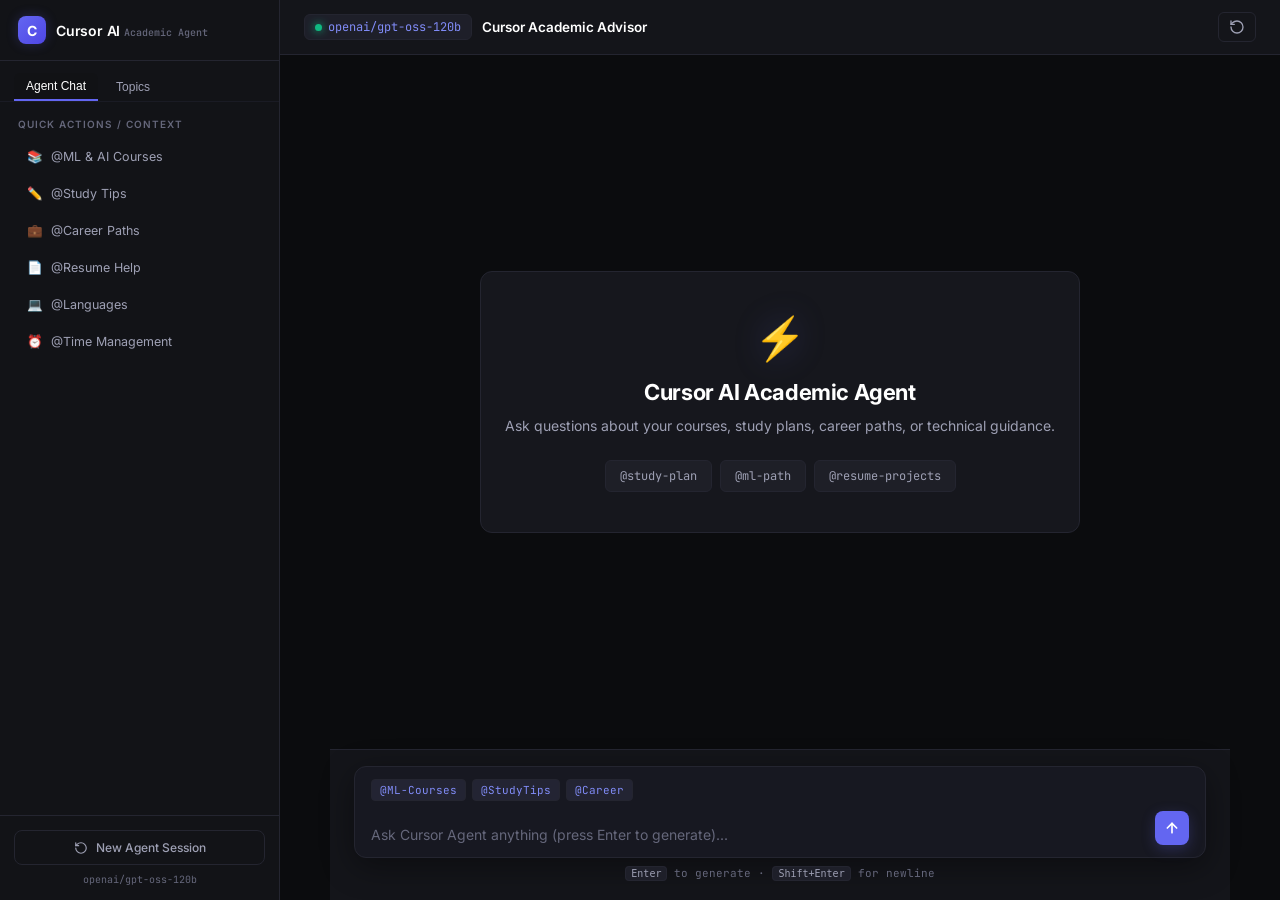
==== commit d0d91213: "Transform UI into exact Cursor AI IDE Developer Agent interface" ====
--- a/templates/index.html
+++ b/templates/index.html
@@ -3,370 +3,356 @@
 <head>
   <meta charset="UTF-8" />
   <meta name="viewport" content="width=device-width, initial-scale=1.0" />
-  <title>AI Course Advisor — Powered by Groq</title>
-  <meta name="description" content="Your personal AI academic advisor for engineering students. Get instant help with courses, study tips, and career guidance." />
+  <title>Cursor AI — Academic Advisor</title>
+  <meta name="description" content="Cursor AI style Academic Advisor chatbot. Ask anything about courses, study strategies, and career paths." />
   <link rel="preconnect" href="https://fonts.googleapis.com" />
-  <link href="https://fonts.googleapis.com/css2?family=Inter:wght@300;400;500;600;700&display=swap" rel="stylesheet" />
+  <link href="https://fonts.googleapis.com/css2?family=Inter:wght@400;500;600;700&family=JetBrains+Mono:wght@400;500;600&display=swap" rel="stylesheet" />
   <style>
 /* =============================================
-   AcadBot – Apple iOS / macOS Frosted Glass UI
+   Cursor AI IDE — Theme & Design System
    ============================================= */
 
 *, *::before, *::after { box-sizing: border-box; margin: 0; padding: 0; }
 
 :root {
-  --bg:           #08080a;
-  --bg-2:         #111115;
-  --surface:      rgba(255, 255, 255, 0.04);
-  --surface-2:    rgba(255, 255, 255, 0.08);
-  --border:       rgba(255, 255, 255, 0.1);
-  --border-2:     rgba(255, 255, 255, 0.18);
-  --accent:       #0a84ff;
-  --accent-2:     #5e5ce6;
-  --accent-glow:  rgba(10, 132, 255, 0.35);
-  --user-bg:      linear-gradient(135deg, rgba(10, 132, 255, 0.9), rgba(0, 113, 227, 0.8));
-  --bot-bg:       rgba(255, 255, 255, 0.07);
-  --text:         #f5f5f7;
-  --text-2:       #8e8e93;
-  --text-3:       #636366;
-  --success:      #30d158;
-  --sidebar-w:    280px;
-  --radius:       20px;
-  --radius-sm:    12px;
-  --shadow:       0 12px 40px rgba(0, 0, 0, 0.6);
-  --transition:   0.25s cubic-bezier(0.16, 1, 0.3, 1);
+  --bg:               #0b0c0e;
+  --bg-subtle:        #111215;
+  --sidebar-bg:       #121317;
+  --header-bg:        #14151a;
+  --card-bg:          #16171d;
+  --user-bg:          #1f2029;
+  --bot-bg:           #14151a;
+  --border:           #242530;
+  --border-muted:     #1a1b24;
+  --border-focus:     #4f46e5;
+  --accent:           #6366f1;
+  --accent-light:     #818cf8;
+  --accent-glow:      rgba(99, 102, 241, 0.25);
+  --text:             #ececf1;
+  --text-2:           #9ea0b4;
+  --text-3:           #65677b;
+  --code-bg:          #0b0c0f;
+  --success:          #10b981;
+  --sidebar-w:        280px;
+  --radius:           12px;
+  --radius-sm:        8px;
+  --transition:       0.15s ease;
 }
 
 html, body {
   height: 100%;
-  font-family: -apple-system, BlinkMacSystemFont, 'Inter', 'SF Pro Text', 'SF Pro Display', sans-serif;
+  font-family: 'Inter', -apple-system, sans-serif;
   background: var(--bg);
   color: var(--text);
   overflow: hidden;
   -webkit-font-smoothing: antialiased;
 }
 
-/* ---- Apple Ambient Glow Orbs ---- */
-.bg-orbs {
-  position: fixed; inset: 0; pointer-events: none; z-index: 0;
-  overflow: hidden;
-}
-.orb {
-  position: absolute; border-radius: 50%; filter: blur(140px); opacity: 0.22;
-  animation: drift 25s ease-in-out infinite;
-}
-.orb-1 { width: 750px; height: 750px; background: radial-gradient(circle, rgba(10,132,255,0.4), rgba(94,92,230,0.1)); top: -250px; left: -150px; animation-delay: 0s; }
-.orb-2 { width: 650px; height: 650px; background: radial-gradient(circle, rgba(191,90,242,0.35), transparent); bottom: -200px; right: -150px; animation-delay: -10s; }
-.orb-3 { width: 550px; height: 550px; background: radial-gradient(circle, rgba(10,132,255,0.25), transparent); top: 30%; left: 30%; animation-delay: -16s; }
-
-@keyframes drift {
-  0%, 100% { transform: translate(0,0) scale(1); }
-  33%       { transform: translate(40px,-50px) scale(1.05); }
-  66%       { transform: translate(-30px,40px) scale(0.95); }
-}
-
-/* ---- App Layout ---- */
 .app-wrapper {
-  position: relative; z-index: 1;
-  display: flex; height: 100vh; overflow: hidden;
-}
-
-/* ===================== SIDEBAR ===================== */
+  display: flex; height: 100vh; width: 100vw; overflow: hidden;
+}
+
+/* ===================== CURSOR SIDEBAR ===================== */
 .sidebar {
   width: var(--sidebar-w);
   flex-shrink: 0;
-  background: rgba(18, 18, 22, 0.8);
-  backdrop-filter: blur(30px) saturate(190%);
-  -webkit-backdrop-filter: blur(30px) saturate(190%);
+  background: var(--sidebar-bg);
   border-right: 1px solid var(--border);
   display: flex; flex-direction: column;
+  z-index: 100;
   transition: transform var(--transition);
-  z-index: 100;
 }
 
 .sidebar-header {
-  padding: 24px 20px 20px;
+  padding: 16px 18px;
   border-bottom: 1px solid var(--border);
+  display: flex; align-items: center; justify-content: space-between;
 }
 .logo {
-  display: flex; align-items: center; gap: 12px;
+  display: flex; align-items: center; gap: 10px;
 }
 .logo-icon {
-  font-size: 22px;
-  background: linear-gradient(135deg, #0a84ff, #5e5ce6);
+  width: 28px; height: 28px;
+  background: linear-gradient(135deg, #6366f1, #4f46e5);
   color: #ffffff;
-  border-radius: 12px; padding: 6px 10px;
-  box-shadow: 0 4px 16px rgba(10, 132, 255, 0.4);
-}
-.logo-title { display: block; font-size: 17px; font-weight: 700; color: #ffffff; letter-spacing: -0.4px; }
-.logo-sub   { display: block; font-size: 11px; font-weight: 500; color: var(--text-2); letter-spacing: 0.5px; text-transform: uppercase; }
+  border-radius: 8px; display: flex; align-items: center; justify-content: center;
+  font-weight: 700; font-size: 14px; box-shadow: 0 0 12px var(--accent-glow);
+}
+.logo-title { font-size: 14px; font-weight: 600; color: #ffffff; letter-spacing: -0.2px; }
+.logo-sub   { font-size: 10px; font-weight: 500; color: var(--text-3); font-family: 'JetBrains Mono', monospace; }
+
+.sidebar-tabs {
+  display: flex; padding: 12px 14px 0; gap: 6px;
+  border-bottom: 1px solid var(--border-muted);
+}
+.sidebar-tab {
+  padding: 6px 12px; font-size: 12px; font-weight: 500; color: var(--text-2);
+  border-radius: 6px 6px 0 0; cursor: pointer; transition: all var(--transition);
+  background: transparent; border: none;
+}
+.sidebar-tab.active { color: #ffffff; background: var(--bg-subtle); border-bottom: 2px solid var(--accent); }
 
 .sidebar-section {
-  flex: 1; padding: 20px 16px; overflow-y: auto;
+  flex: 1; padding: 16px 14px; overflow-y: auto;
 }
 .sidebar-label {
-  font-size: 10px; font-weight: 600; letter-spacing: 1.2px;
-  text-transform: uppercase; color: var(--text-3); margin-bottom: 12px; padding-left: 4px;
+  font-size: 10px; font-weight: 600; letter-spacing: 1px;
+  text-transform: uppercase; color: var(--text-3); margin-bottom: 10px; padding-left: 4px;
 }
 .quick-btn {
-  width: 100%; text-align: left; background: rgba(255, 255, 255, 0.04);
-  border: 1px solid rgba(255, 255, 255, 0.08); color: var(--text-2);
-  padding: 11px 14px; border-radius: var(--radius-sm); margin-bottom: 7px;
-  font-size: 13px; font-family: inherit; cursor: pointer;
+  width: 100%; text-align: left; background: transparent;
+  border: 1px solid transparent; color: var(--text-2);
+  padding: 8px 12px; border-radius: var(--radius-sm); margin-bottom: 4px;
+  font-size: 12.5px; font-family: inherit; cursor: pointer;
+  display: flex; align-items: center; gap: 8px;
   transition: all var(--transition);
-  backdrop-filter: blur(10px);
 }
 .quick-btn:hover {
-  background: rgba(255, 255, 255, 0.09); border-color: rgba(255, 255, 255, 0.2);
-  color: #ffffff; transform: translateX(3px); box-shadow: 0 4px 14px rgba(0,0,0,0.2);
+  background: var(--surface-2); border-color: var(--border);
+  color: #ffffff; transform: translateX(2px);
 }
 
 .sidebar-footer {
-  padding: 16px; border-top: 1px solid var(--border);
+  padding: 14px; border-top: 1px solid var(--border);
 }
 .reset-btn {
   width: 100%; display: flex; align-items: center; justify-content: center; gap: 8px;
-  background: rgba(255, 255, 255, 0.05); border: 1px solid var(--border-2);
-  color: var(--text); padding: 11px; border-radius: var(--radius-sm);
-  font-size: 13px; font-family: inherit; cursor: pointer;
+  background: var(--surface-2); border: 1px solid var(--border);
+  color: var(--text-2); padding: 9px; border-radius: var(--radius-sm);
+  font-size: 12px; font-weight: 500; font-family: inherit; cursor: pointer;
   transition: all var(--transition);
 }
-.reset-btn:hover { background: rgba(10, 132, 255, 0.15); border-color: var(--accent); color: #ffffff; }
+.reset-btn:hover { background: rgba(99, 102, 241, 0.15); border-color: var(--accent); color: #ffffff; }
 .sidebar-powered {
-  text-align: center; font-size: 10px; color: var(--text-3); margin-top: 10px;
-}
-
-/* ===================== MAIN CHAT ===================== */
+  text-align: center; font-size: 10px; color: var(--text-3); margin-top: 8px; font-family: 'JetBrains Mono', monospace;
+}
+
+/* ===================== CURSOR MAIN CHAT ===================== */
 .chat-main {
   flex: 1; display: flex; flex-direction: column; overflow: hidden;
-  min-width: 0;
-  background: radial-gradient(circle at 50% 0%, #15151c 0%, #08080a 80%);
-}
-
-/* Header */
+  min-width: 0; background: var(--bg);
+}
+
+/* Cursor Top Header Bar */
 .chat-header {
-  display: flex; align-items: center; gap: 14px;
-  padding: 16px 24px;
-  background: rgba(18, 18, 22, 0.75);
-  backdrop-filter: blur(30px) saturate(190%);
-  -webkit-backdrop-filter: blur(30px) saturate(190%);
+  display: flex; align-items: center; justify-content: space-between;
+  padding: 12px 24px;
+  background: var(--header-bg);
   border-bottom: 1px solid var(--border);
-  flex-shrink: 0;
-  z-index: 10;
+  flex-shrink: 0; z-index: 10;
 }
 .menu-toggle {
   display: none; background: none; border: none; color: var(--text-2);
-  cursor: pointer; padding: 4px; border-radius: 8px;
-  transition: all var(--transition);
-}
-.menu-toggle:hover { background: var(--surface-2); color: #ffffff; }
-.header-info { display: flex; align-items: center; gap: 10px; flex: 1; }
+  cursor: pointer; padding: 4px; border-radius: 6px;
+}
+.header-info { display: flex; align-items: center; gap: 10px; }
+.cursor-badge {
+  display: flex; align-items: center; gap: 6px;
+  background: #1e1f29; border: 1px solid var(--border);
+  padding: 4px 10px; border-radius: 6px; font-size: 12px;
+  font-family: 'JetBrains Mono', monospace; color: var(--accent-light);
+}
 .status-dot {
-  width: 8px; height: 8px; border-radius: 50%; background: var(--success);
-  box-shadow: 0 0 10px var(--success); flex-shrink: 0;
-  animation: pulse-dot 2s ease-in-out infinite;
-}
-@keyframes pulse-dot {
-  0%, 100% { box-shadow: 0 0 8px var(--success); }
-  50%       { box-shadow: 0 0 16px var(--success); }
-}
-.header-title { font-size: 15px; font-weight: 600; color: #ffffff; letter-spacing: -0.3px; }
-.header-model { font-size: 11px; color: var(--text-3); margin-left: 4px; display: none; }
+  width: 7px; height: 7px; border-radius: 50%; background: var(--success);
+  box-shadow: 0 0 8px var(--success);
+}
+.header-title { font-size: 13.5px; font-weight: 600; color: #ffffff; }
 .header-actions { display: flex; gap: 8px; }
 .icon-btn {
-  background: var(--surface); border: 1px solid var(--border);
-  color: var(--text-2); padding: 8px; border-radius: 10px; cursor: pointer;
-  display: flex; align-items: center; justify-content: center;
+  background: var(--surface-2); border: 1px solid var(--border);
+  color: var(--text-2); padding: 6px 10px; border-radius: 6px; cursor: pointer;
+  display: flex; align-items: center; justify-content: center; font-size: 12px;
   transition: all var(--transition);
 }
-.icon-btn:hover { background: var(--surface-2); color: #ffffff; border-color: var(--border-2); }
-
-/* ===================== APPLE TEXTING AREA ===================== */
+.icon-btn:hover { background: rgba(255,255,255,0.1); color: #ffffff; }
+
+/* ===================== CURSOR TEXTING AREA ===================== */
 .chat-messages {
-  flex: 1; overflow-y: auto; padding: 32px 28px;
+  flex: 1; overflow-y: auto; padding: 28px;
   display: flex; flex-direction: column; gap: 20px;
   scroll-behavior: smooth;
 }
-.chat-messages::-webkit-scrollbar { width: 6px; }
+.chat-messages::-webkit-scrollbar { width: 5px; }
 .chat-messages::-webkit-scrollbar-track { background: transparent; }
-.chat-messages::-webkit-scrollbar-thumb { background: rgba(255, 255, 255, 0.15); border-radius: 3px; }
-.chat-messages::-webkit-scrollbar-thumb:hover { background: rgba(255, 255, 255, 0.3); }
-
-/* Welcome Screen */
+.chat-messages::-webkit-scrollbar-thumb { background: var(--border); border-radius: 3px; }
+
+/* Welcome Screen (Cursor Style) */
 .welcome-block {
   display: flex; flex-direction: column; align-items: center;
-  text-align: center; padding: 48px 24px; max-width: 560px; margin: auto;
-  animation: appleSpring 0.6s cubic-bezier(0.16, 1, 0.3, 1) both;
-  background: rgba(255, 255, 255, 0.03);
-  backdrop-filter: blur(30px) saturate(190%);
-  -webkit-backdrop-filter: blur(30px) saturate(190%);
-  border: 1px solid rgba(255, 255, 255, 0.12);
-  border-radius: 28px;
-  box-shadow: 0 16px 48px rgba(0, 0, 0, 0.4), inset 0 1px 0 rgba(255, 255, 255, 0.15);
+  text-align: center; padding: 40px 24px; max-width: 600px; margin: auto;
+  background: var(--card-bg); border: 1px solid var(--border);
+  border-radius: var(--radius);
+  box-shadow: var(--shadow);
+  animation: fadeIn 0.3s ease both;
 }
 .welcome-avatar {
-  font-size: 56px; margin-bottom: 20px;
-  filter: drop-shadow(0 0 24px rgba(10, 132, 255, 0.5));
-  animation: float 4s ease-in-out infinite;
-}
-@keyframes float {
-  0%, 100% { transform: translateY(0); }
-  50%       { transform: translateY(-8px); }
-}
-.welcome-title { font-size: 26px; font-weight: 700; margin-bottom: 12px; color: #ffffff; letter-spacing: -0.5px; }
-.welcome-sub { font-size: 14.5px; color: var(--text-2); line-height: 1.7; margin-bottom: 24px; }
+  font-size: 42px; margin-bottom: 16px;
+  filter: drop-shadow(0 0 16px var(--accent-glow));
+}
+.welcome-title { font-size: 22px; font-weight: 700; margin-bottom: 10px; color: #ffffff; letter-spacing: -0.4px; }
+.welcome-sub { font-size: 14px; color: var(--text-2); line-height: 1.6; margin-bottom: 22px; }
 .welcome-chips { display: flex; flex-wrap: wrap; gap: 8px; justify-content: center; }
 .chip {
-  padding: 9px 18px; border-radius: 100px; font-size: 13px;
-  background: rgba(255, 255, 255, 0.06); border: 1px solid rgba(255, 255, 255, 0.14);
-  color: #f5f5f7; cursor: pointer; transition: all var(--transition);
-  backdrop-filter: blur(10px);
+  padding: 7px 14px; border-radius: 6px; font-size: 12px;
+  background: #1e1f27; border: 1px solid var(--border);
+  color: var(--text-2); cursor: pointer; transition: all var(--transition);
+  font-family: 'JetBrains Mono', monospace;
 }
 .chip:hover {
-  background: rgba(10, 132, 255, 0.25); border-color: var(--accent);
-  color: #ffffff; transform: translateY(-2px); box-shadow: 0 6px 20px rgba(10, 132, 255, 0.3);
-}
-
-/* Message Rows (Apple Smooth Animation) */
+  background: rgba(99, 102, 241, 0.2); border-color: var(--accent);
+  color: #ffffff; transform: translateY(-1px);
+}
+
+/* Message Rows */
 .message-row {
-  display: flex; align-items: flex-end; gap: 12px;
-  animation: appleSpring 0.45s cubic-bezier(0.16, 1, 0.3, 1) both;
-}
-.message-row.user  { flex-direction: row-reverse; }
-.message-row.bot   { flex-direction: row; }
-
-@keyframes appleSpring {
-  0%   { opacity: 0; transform: translateY(20px) scale(0.96); }
-  100% { opacity: 1; transform: translateY(0) scale(1); }
-}
-
-.avatar {
-  width: 34px; height: 34px; border-radius: 50%; flex-shrink: 0;
-  display: flex; align-items: center; justify-content: center; font-size: 15px;
-  box-shadow: 0 4px 14px rgba(0, 0, 0, 0.3);
-}
-.user .avatar { background: linear-gradient(135deg, #0a84ff, #5e5ce6); color: #ffffff; }
-.bot  .avatar {
-  background: rgba(255, 255, 255, 0.1);
-  border: 1px solid rgba(255, 255, 255, 0.18);
-  backdrop-filter: blur(12px);
+  display: flex; flex-direction: column; gap: 6px;
+  animation: fadeIn 0.25s ease both;
+  width: 100%; max-width: 860px; margin: 0 auto;
+}
+
+@keyframes fadeIn {
+  from { opacity: 0; transform: translateY(8px); }
+  to   { opacity: 1; transform: translateY(0); }
+}
+
+.message-meta {
+  display: flex; align-items: center; gap: 8px;
+  font-size: 11px; font-family: 'JetBrains Mono', monospace;
+  color: var(--text-3); padding: 0 4px;
+}
+.user .message-meta { justify-content: flex-end; }
+
+.meta-badge {
+  padding: 2px 6px; border-radius: 4px; font-weight: 600; font-size: 10px; text-transform: uppercase;
+}
+.user .meta-badge { background: var(--accent); color: #ffffff; }
+.bot  .meta-badge { background: #272733; color: var(--accent-light); border: 1px solid var(--border); }
+
+/* Cursor Cards */
+.bubble {
+  width: 100%; padding: 16px 20px; border-radius: var(--radius);
+  font-size: 14px; line-height: 1.7; word-break: break-word;
+  transition: all var(--transition);
+}
+
+/* User Prompt Card (Cursor Dark Slate) */
+.user .bubble {
+  background: var(--user-bg);
+  border: 1px solid #2d2e3d;
   color: #ffffff;
-}
-
-/* Apple Frosted Glass Message Bubbles */
-.bubble {
-  max-width: 72%; padding: 15px 20px; border-radius: 22px;
-  font-size: 14.5px; line-height: 1.68; word-break: break-word;
-  transition: all var(--transition);
-}
-
-/* User Bubble: Apple iMessage Dynamic Gradient Glass */
-.user .bubble {
-  background: linear-gradient(135deg, rgba(10, 132, 255, 0.92), rgba(0, 113, 227, 0.85));
-  backdrop-filter: blur(20px) saturate(180%);
-  -webkit-backdrop-filter: blur(20px) saturate(180%);
-  border: 1px solid rgba(255, 255, 255, 0.25);
-  border-bottom-right-radius: 6px;
-  color: #ffffff;
-  box-shadow: inset 0 1px 0 rgba(255, 255, 255, 0.35), 0 8px 24px rgba(0, 113, 227, 0.35);
-}
-
-/* Bot Bubble: Apple macOS Translucent Frosted Glass */
+  box-shadow: 0 4px 16px rgba(0,0,0,0.4);
+}
+
+/* Cursor AI Assistant Reply Card */
 .bot .bubble {
-  background: rgba(255, 255, 255, 0.07);
-  backdrop-filter: blur(30px) saturate(190%);
-  -webkit-backdrop-filter: blur(30px) saturate(190%);
-  border: 1px solid rgba(255, 255, 255, 0.13);
-  border-bottom-left-radius: 6px;
-  color: #f5f5f7;
-  box-shadow: inset 0 1px 0 rgba(255, 255, 255, 0.15), 0 10px 32px rgba(0, 0, 0, 0.35);
-}
-
-/* Formatting inside bot replies */
-.bot .bubble p   { margin-bottom: 8px; }
+  background: var(--bot-bg);
+  border: 1px solid var(--border);
+  color: var(--text);
+  box-shadow: 0 4px 20px rgba(0,0,0,0.5);
+}
+
+/* Code & Formatting inside Cursor Assistant */
+.bot .bubble p { margin-bottom: 10px; }
 .bot .bubble p:last-child { margin-bottom: 0; }
-.bot .bubble ul, .bot .bubble ol { padding-left: 20px; margin-bottom: 8px; }
-.bot .bubble li  { margin-bottom: 4px; }
+.bot .bubble ul, .bot .bubble ol { padding-left: 20px; margin-bottom: 10px; }
+.bot .bubble li { margin-bottom: 4px; }
 .bot .bubble strong { color: #ffffff; font-weight: 600; }
+
 .bot .bubble code {
-  background: rgba(255, 255, 255, 0.12); padding: 3px 7px;
-  border-radius: 6px; font-size: 13px; font-family: SFMono-Regular, Consolas, monospace; color: #ffffff;
-}
-
-.timestamp {
-  font-size: 10.5px; color: var(--text-2); margin-top: 5px;
-  padding: 0 4px; opacity: 0.7; font-weight: 500;
-}
-.user .timestamp { text-align: right; }
+  background: var(--code-bg); padding: 3px 8px;
+  border-radius: 5px; font-size: 13px; font-family: 'JetBrains Mono', monospace;
+  color: var(--accent-light); border: 1px solid var(--border-muted);
+}
+
+/* Code Block Containers */
+.code-block {
+  background: var(--code-bg); border: 1px solid var(--border);
+  border-radius: 8px; margin: 12px 0; overflow: hidden;
+}
+.code-header {
+  display: flex; align-items: center; justify-content: space-between;
+  padding: 6px 12px; background: #121318; border-bottom: 1px solid var(--border);
+  font-family: 'JetBrains Mono', monospace; font-size: 11px; color: var(--text-3);
+}
+.copy-code-btn {
+  background: transparent; border: none; color: var(--text-2);
+  font-size: 11px; cursor: pointer; padding: 2px 6px; border-radius: 4px;
+}
+.copy-code-btn:hover { background: rgba(255,255,255,0.1); color: #ffffff; }
 
 /* Typing indicator */
 .typing-bubble {
-  display: flex; align-items: center; gap: 6px;
-  padding: 16px 22px;
+  display: flex; align-items: center; gap: 6px; padding: 14px 18px;
 }
 .typing-bubble span {
-  width: 7px; height: 7px; background: rgba(255, 255, 255, 0.6);
-  border-radius: 50%; animation: bounce 1.2s ease-in-out infinite;
-  display: inline-block;
+  width: 6px; height: 6px; background: var(--accent-light);
+  border-radius: 50%; animation: pulse 1.2s ease-in-out infinite;
 }
 .typing-bubble span:nth-child(2) { animation-delay: 0.2s; }
 .typing-bubble span:nth-child(3) { animation-delay: 0.4s; }
-@keyframes bounce {
-  0%, 80%, 100% { transform: translateY(0); opacity: 0.4; }
-  40%           { transform: translateY(-7px); opacity: 1; }
-}
-
-/* ===================== INPUT AREA ===================== */
+@keyframes pulse {
+  0%, 100% { opacity: 0.3; transform: scale(0.8); }
+  50%       { opacity: 1; transform: scale(1.2); }
+}
+
+/* ===================== CURSOR PROMPT BAR ===================== */
 .chat-input-area {
-  padding: 16px 28px 24px;
-  background: rgba(18, 18, 22, 0.75);
-  backdrop-filter: blur(30px) saturate(190%);
-  -webkit-backdrop-filter: blur(30px) saturate(190%);
-  border-top: 1px solid var(--border); flex-shrink: 0;
-  z-index: 10;
+  padding: 16px 24px 20px;
+  background: var(--header-bg);
+  border-top: 1px solid var(--border);
+  flex-shrink: 0; z-index: 10;
+  max-width: 900px; width: 100%; margin: 0 auto;
 }
 .input-container {
+  display: flex; flex-direction: column; gap: 10px;
+  background: #171821; border: 1px solid var(--border);
+  border-radius: var(--radius); padding: 12px 16px;
+  transition: all var(--transition);
+  box-shadow: 0 8px 32px rgba(0, 0, 0, 0.4);
+}
+.input-container:focus-within {
+  border-color: var(--accent);
+  box-shadow: 0 0 20px var(--accent-glow);
+}
+.context-row {
+  display: flex; items-center: center; gap: 6px; flex-wrap: wrap;
+}
+.context-chip {
+  background: #232433; border: 1px solid var(--border);
+  color: var(--accent-light); padding: 3px 8px; border-radius: 4px;
+  font-size: 11px; font-family: 'JetBrains Mono', monospace; cursor: pointer;
+  transition: all var(--transition);
+}
+.context-chip:hover { background: rgba(99, 102, 241, 0.25); border-color: var(--accent); color: #ffffff; }
+
+.input-row {
   display: flex; align-items: flex-end; gap: 12px;
-  background: rgba(255, 255, 255, 0.06);
-  backdrop-filter: blur(20px);
-  -webkit-backdrop-filter: blur(20px);
-  border: 1px solid rgba(255, 255, 255, 0.15);
-  border-radius: 24px; padding: 12px 16px;
-  transition: all var(--transition);
-  box-shadow: inset 0 1px 0 rgba(255, 255, 255, 0.1), 0 4px 20px rgba(0, 0, 0, 0.2);
-}
-.input-container:focus-within {
-  border-color: rgba(10, 132, 255, 0.8);
-  box-shadow: inset 0 1px 0 rgba(255, 255, 255, 0.2), 0 0 24px rgba(10, 132, 255, 0.35);
-  background: rgba(255, 255, 255, 0.08);
 }
 .chat-input {
   flex: 1; background: none; border: none; outline: none; resize: none;
-  color: #ffffff; font-family: inherit; font-size: 14.5px;
+  color: #ffffff; font-family: inherit; font-size: 14px;
   line-height: 1.5; max-height: 160px; overflow-y: auto;
 }
-.chat-input::placeholder { color: var(--text-2); opacity: 0.65; }
-.chat-input::-webkit-scrollbar { width: 3px; }
-.chat-input::-webkit-scrollbar-thumb { background: var(--border-2); }
+.chat-input::placeholder { color: var(--text-3); }
 
 .send-btn {
-  flex-shrink: 0; width: 40px; height: 40px;
-  background: linear-gradient(135deg, #0a84ff, #0071e3);
-  border: 1px solid rgba(255, 255, 255, 0.3); border-radius: 50%; cursor: pointer;
+  flex-shrink: 0; width: 34px; height: 34px;
+  background: var(--accent); border: none; border-radius: 8px; cursor: pointer;
   color: #ffffff; display: flex; align-items: center; justify-content: center;
   transition: all var(--transition);
-  box-shadow: 0 4px 18px rgba(10, 132, 255, 0.45);
-}
-.send-btn:hover  { transform: scale(1.08); box-shadow: 0 6px 24px rgba(10, 132, 255, 0.65); }
-.send-btn:active { transform: scale(0.94); }
-.send-btn:disabled { opacity: 0.35; cursor: not-allowed; transform: none; }
+  box-shadow: 0 4px 14px var(--accent-glow);
+}
+.send-btn:hover  { transform: scale(1.05); background: var(--accent-light); }
+.send-btn:active { transform: scale(0.95); }
+.send-btn:disabled { opacity: 0.3; cursor: not-allowed; transform: none; }
 
 .input-hint {
-  font-size: 11px; color: var(--text-2); margin-top: 9px; text-align: center; opacity: 0.7;
+  font-size: 11px; color: var(--text-3); margin-top: 8px; text-align: center;
+  font-family: 'JetBrains Mono', monospace;
 }
 .input-hint kbd {
-  background: rgba(255, 255, 255, 0.08); border: 1px solid rgba(255, 255, 255, 0.15);
-  border-radius: 5px; padding: 1px 6px; font-size: 10px; font-family: inherit; color: #ffffff;
+  background: #1e1f29; border: 1px solid var(--border);
+  border-radius: 4px; padding: 1px 5px; font-size: 10px; color: var(--text-2);
 }
 
 /* ===================== RESPONSIVE ===================== */
@@ -375,111 +361,113 @@
     position: fixed; top: 0; left: 0; height: 100%;
     transform: translateX(-100%);
   }
-  .sidebar.open { transform: translateX(0); box-shadow: var(--shadow); }
+  .sidebar.open { transform: translateX(0); }
   .menu-toggle { display: flex; }
-  .header-model { display: none !important; }
-  .chat-messages { padding: 20px 16px; }
-  .chat-input-area { padding: 12px 16px 16px; }
-  .bubble { max-width: 88%; }
+  .chat-messages { padding: 16px; }
+  .chat-input-area { padding: 12px 16px; }
   .welcome-title { font-size: 20px; }
-}
-
-@media (min-width: 900px) {
-  .header-model { display: inline; }
 }
   </style>
 </head>
 <body>
-  <div class="bg-orbs">
-    <div class="orb orb-1"></div>
-    <div class="orb orb-2"></div>
-    <div class="orb orb-3"></div>
-  </div>
-
   <div class="app-wrapper">
-    <!-- Sidebar -->
+    <!-- Sidebar (Cursor File Tree / Agent Explorer) -->
     <aside class="sidebar">
       <div class="sidebar-header">
         <div class="logo">
-          <div class="logo-icon">🎓</div>
-          <div class="logo-text">
-            <span class="logo-title">AcadBot</span>
-            <span class="logo-sub">AI Advisor</span>
+          <div class="logo-icon">C</div>
+          <div>
+            <span class="logo-title">Cursor AI</span>
+            <span class="logo-sub">Academic Agent</span>
           </div>
         </div>
       </div>
 
+      <div class="sidebar-tabs">
+        <button class="sidebar-tab active">Agent Chat</button>
+        <button class="sidebar-tab">Topics</button>
+      </div>
+
       <div class="sidebar-section">
-        <p class="sidebar-label">Quick Topics</p>
-        <button class="quick-btn" data-msg="What ML and AI courses should I take in 3rd year engineering?">📚 ML & AI Courses</button>
-        <button class="quick-btn" data-msg="Give me the best study tips for engineering exams.">✏️ Study Tips</button>
-        <button class="quick-btn" data-msg="What are the best career paths after a CS engineering degree?">💼 Career Paths</button>
-        <button class="quick-btn" data-msg="How do I build a strong resume as an engineering student?">📄 Resume Help</button>
-        <button class="quick-btn" data-msg="What programming languages should I learn in college?">💻 Languages to Learn</button>
-        <button class="quick-btn" data-msg="How can I manage my time better as a student?">⏰ Time Management</button>
+        <p class="sidebar-label">Quick Actions / Context</p>
+        <button class="quick-btn" data-msg="What ML and AI courses should I take in 3rd year engineering?"><span>📚</span> @ML & AI Courses</button>
+        <button class="quick-btn" data-msg="Give me the best study tips for engineering exams."><span>✏️</span> @Study Tips</button>
+        <button class="quick-btn" data-msg="What are the best career paths after a CS engineering degree?"><span>💼</span> @Career Paths</button>
+        <button class="quick-btn" data-msg="How do I build a strong resume as an engineering student?"><span>📄</span> @Resume Help</button>
+        <button class="quick-btn" data-msg="What programming languages should I learn in college?"><span>💻</span> @Languages</button>
+        <button class="quick-btn" data-msg="How can I manage my time better as a student?"><span>⏰</span> @Time Management</button>
       </div>
 
       <div class="sidebar-footer">
         <button class="reset-btn" id="resetBtn">
-          <svg xmlns="http://www.w3.org/2000/svg" width="16" height="16" viewBox="0 0 24 24" fill="none" stroke="currentColor" stroke-width="2" stroke-linecap="round" stroke-linejoin="round"><path d="M3 12a9 9 0 1 0 9-9 9.75 9.75 0 0 0-6.74 2.74L3 8"/><path d="M3 3v5h5"/></svg>
-          New Conversation
+          <svg xmlns="http://www.w3.org/2000/svg" width="14" height="14" viewBox="0 0 24 24" fill="none" stroke="currentColor" stroke-width="2" stroke-linecap="round" stroke-linejoin="round"><path d="M3 12a9 9 0 1 0 9-9 9.75 9.75 0 0 0-6.74 2.74L3 8"/><path d="M3 3v5h5"/></svg>
+          New Agent Session
         </button>
-        <p class="sidebar-powered">Powered by Groq + LangChain</p>
+        <p class="sidebar-powered">openai/gpt-oss-120b</p>
       </div>
     </aside>
 
-    <!-- Main Chat Area -->
+    <!-- Main Chat Area (Cursor IDE Interface) -->
     <main class="chat-main">
       <header class="chat-header">
         <button class="menu-toggle" id="menuToggle" aria-label="Toggle sidebar">
-          <svg xmlns="http://www.w3.org/2000/svg" width="20" height="20" viewBox="0 0 24 24" fill="none" stroke="currentColor" stroke-width="2" stroke-linecap="round" stroke-linejoin="round"><line x1="3" y1="6" x2="21" y2="6"/><line x1="3" y1="12" x2="21" y2="12"/><line x1="3" y1="18" x2="21" y2="18"/></svg>
+          <svg xmlns="http://www.w3.org/2000/svg" width="18" height="18" viewBox="0 0 24 24" fill="none" stroke="currentColor" stroke-width="2" stroke-linecap="round" stroke-linejoin="round"><line x1="3" y1="6" x2="21" y2="6"/><line x1="3" y1="12" x2="21" y2="12"/><line x1="3" y1="18" x2="21" y2="18"/></svg>
         </button>
         <div class="header-info">
-          <div class="status-dot"></div>
-          <span class="header-title">AI Course Advisor</span>
-          <span class="header-model">openai/gpt-oss-120b via Groq</span>
+          <div class="cursor-badge">
+            <div class="status-dot"></div>
+            <span>openai/gpt-oss-120b</span>
+          </div>
+          <span class="header-title">Cursor Academic Advisor</span>
         </div>
         <div class="header-actions">
-          <button class="icon-btn" id="resetBtnHeader" title="Clear chat">
-            <svg xmlns="http://www.w3.org/2000/svg" width="18" height="18" viewBox="0 0 24 24" fill="none" stroke="currentColor" stroke-width="2" stroke-linecap="round" stroke-linejoin="round"><path d="M3 12a9 9 0 1 0 9-9 9.75 9.75 0 0 0-6.74 2.74L3 8"/><path d="M3 3v5h5"/></svg>
+          <button class="icon-btn" id="resetBtnHeader" title="Clear chat session">
+            <svg xmlns="http://www.w3.org/2000/svg" width="16" height="16" viewBox="0 0 24 24" fill="none" stroke="currentColor" stroke-width="2" stroke-linecap="round" stroke-linejoin="round"><path d="M3 12a9 9 0 1 0 9-9 9.75 9.75 0 0 0-6.74 2.74L3 8"/><path d="M3 3v5h5"/></svg>
           </button>
         </div>
       </header>
 
       <div class="chat-messages" id="chatMessages">
-        <!-- Welcome message -->
+        <!-- Cursor Welcome Screen -->
         <div class="welcome-block">
-          <div class="welcome-avatar">🎓</div>
-          <h1 class="welcome-title">Hi, I'm your AI Course Advisor!</h1>
-          <p class="welcome-sub">Ask me anything about courses, study strategies, career paths, or academic planning.</p>
+          <div class="welcome-avatar">⚡</div>
+          <h1 class="welcome-title">Cursor AI Academic Agent</h1>
+          <p class="welcome-sub">Ask questions about your courses, study plans, career paths, or technical guidance.</p>
           <div class="welcome-chips">
-            <span class="chip" data-msg="What should I study in 2nd year CS?">What to study in 2nd year?</span>
-            <span class="chip" data-msg="How do I get into machine learning?">How to get into ML?</span>
-            <span class="chip" data-msg="Best projects for my resume?">Best resume projects?</span>
+            <span class="chip" data-msg="What should I study in 2nd year CS?">@study-plan</span>
+            <span class="chip" data-msg="How do I get into machine learning?">@ml-path</span>
+            <span class="chip" data-msg="Best projects for my resume?">@resume-projects</span>
           </div>
         </div>
       </div>
 
       <div class="chat-input-area">
         <div class="input-container">
-          <textarea
-            id="userInput"
-            class="chat-input"
-            placeholder="Ask anything about courses, career, or studies..."
-            rows="1"
-            autocomplete="off"
-          ></textarea>
-          <button class="send-btn" id="sendBtn" aria-label="Send message">
-            <svg xmlns="http://www.w3.org/2000/svg" width="20" height="20" viewBox="0 0 24 24" fill="none" stroke="currentColor" stroke-width="2.5" stroke-linecap="round" stroke-linejoin="round"><line x1="22" y1="2" x2="11" y2="13"/><polygon points="22 2 15 22 11 13 2 9 22 2"/></svg>
-          </button>
+          <div class="context-row">
+            <span class="context-chip" data-msg="What ML and AI courses should I take in 3rd year engineering?">@ML-Courses</span>
+            <span class="context-chip" data-msg="Give me the best study tips for engineering exams.">@StudyTips</span>
+            <span class="context-chip" data-msg="What are the best career paths after a CS engineering degree?">@Career</span>
+          </div>
+          <div class="input-row">
+            <textarea
+              id="userInput"
+              class="chat-input"
+              placeholder="Ask Cursor Agent anything (press Enter to generate)..."
+              rows="1"
+              autocomplete="off"
+            ></textarea>
+            <button class="send-btn" id="sendBtn" aria-label="Send message">
+              <svg xmlns="http://www.w3.org/2000/svg" width="16" height="16" viewBox="0 0 24 24" fill="none" stroke="currentColor" stroke-width="2.5" stroke-linecap="round" stroke-linejoin="round"><line x1="12" y1="19" x2="12" y2="5"/><polyline points="5 12 12 5 19 12"/></svg>
+            </button>
+          </div>
         </div>
-        <p class="input-hint">Press <kbd>Enter</kbd> to send · <kbd>Shift+Enter</kbd> for new line</p>
+        <p class="input-hint"><kbd>Enter</kbd> to generate · <kbd>Shift+Enter</kbd> for newline</p>
       </div>
     </main>
   </div>
 
   <script>
-/* ====== AcadBot – Frontend Logic ====== */
+/* ====== Cursor AI Agent Logic ====== */
 
 const chatMessages = document.getElementById('chatMessages');
 const userInput    = document.getElementById('userInput');
@@ -489,7 +477,7 @@
 const menuToggle   = document.getElementById('menuToggle');
 const sidebar      = document.querySelector('.sidebar');
 
-// ---- Sidebar toggle (mobile) ----
+// ---- Sidebar toggle ----
 menuToggle?.addEventListener('click', () => sidebar.classList.toggle('open'));
 document.addEventListener('click', (e) => {
   if (sidebar.classList.contains('open') &&
@@ -505,7 +493,7 @@
   userInput.style.height = Math.min(userInput.scrollHeight, 160) + 'px';
 });
 
-// ---- Send on Enter (Shift+Enter for newline) ----
+// ---- Send on Enter ----
 userInput.addEventListener('keydown', (e) => {
   if (e.key === 'Enter' && !e.shiftKey) {
     e.preventDefault();
@@ -516,7 +504,7 @@
 sendBtn.addEventListener('click', sendMessage);
 
 // ---- Quick topic buttons ----
-document.querySelectorAll('.quick-btn').forEach(btn => {
+document.querySelectorAll('.quick-btn, .context-chip').forEach(btn => {
   btn.addEventListener('click', () => {
     userInput.value = btn.dataset.msg;
     sidebar.classList.remove('open');
@@ -574,7 +562,7 @@
       if (data.reply) {
         appendMessage('bot', data.reply);
       } else {
-        appendMessage('bot', `⚠️ ${data.error || 'No response from model.'}`);
+        appendMessage('bot', `⚠️ ${data.error || 'No response from Cursor Agent.'}`);
       }
     } else {
       let errText = `Status ${res.status}`;
@@ -607,27 +595,21 @@
   const row = document.createElement('div');
   row.className = `message-row ${role}`;
 
-  const avatar = document.createElement('div');
-  avatar.className = 'avatar';
-  avatar.textContent = role === 'user' ? '👤' : '🎓';
+  const meta = document.createElement('div');
+  meta.className = 'message-meta';
+  
+  if (role === 'user') {
+    meta.innerHTML = `<span>${now()}</span> <span class="meta-badge">USER</span>`;
+  } else {
+    meta.innerHTML = `<span class="meta-badge">CURSOR AI</span> <span>openai/gpt-oss-120b · ${now()}</span>`;
+  }
 
   const bubble = document.createElement('div');
   bubble.className = 'bubble';
   bubble.innerHTML = formatText(text);
 
-  const ts = document.createElement('div');
-  ts.className = 'timestamp';
-  ts.textContent = now();
-
-  const wrapper = document.createElement('div');
-  wrapper.style.display = 'flex';
-  wrapper.style.flexDirection = 'column';
-  wrapper.style.alignItems = role === 'user' ? 'flex-end' : 'flex-start';
-  wrapper.appendChild(bubble);
-  wrapper.appendChild(ts);
-
-  row.appendChild(avatar);
-  row.appendChild(wrapper);
+  row.appendChild(meta);
+  row.appendChild(bubble);
 
   chatMessages.appendChild(row);
   scrollBottom();
@@ -638,15 +620,15 @@
   const row = document.createElement('div');
   row.className = 'message-row bot';
 
-  const avatar = document.createElement('div');
-  avatar.className = 'avatar';
-  avatar.textContent = '🎓';
+  const meta = document.createElement('div');
+  meta.className = 'message-meta';
+  meta.innerHTML = `<span class="meta-badge">CURSOR AI</span> <span>Generating response...</span>`;
 
   const bubble = document.createElement('div');
   bubble.className = 'bubble typing-bubble';
   bubble.innerHTML = '<span></span><span></span><span></span>';
 
-  row.appendChild(avatar);
+  row.appendChild(meta);
   row.appendChild(bubble);
   chatMessages.appendChild(row);
   scrollBottom();
@@ -657,13 +639,13 @@
   const el = document.createElement('div');
   el.className = 'welcome-block';
   el.innerHTML = `
-    <div class="welcome-avatar">🎓</div>
-    <h1 class="welcome-title">Hi, I'm your AI Course Advisor!</h1>
-    <p class="welcome-sub">Ask me anything about courses, study strategies, career paths, or academic planning.</p>
+    <div class="welcome-avatar">⚡</div>
+    <h1 class="welcome-title">Cursor AI Academic Agent</h1>
+    <p class="welcome-sub">Ask questions about your courses, study plans, career paths, or technical guidance.</p>
     <div class="welcome-chips">
-      <span class="chip" data-msg="What should I study in 2nd year CS?">What to study in 2nd year?</span>
-      <span class="chip" data-msg="How do I get into machine learning?">How to get into ML?</span>
-      <span class="chip" data-msg="Best projects for my resume?">Best resume projects?</span>
+      <span class="chip" data-msg="What should I study in 2nd year CS?">@study-plan</span>
+      <span class="chip" data-msg="How do I get into machine learning?">@ml-path</span>
+      <span class="chip" data-msg="Best projects for my resume?">@resume-projects</span>
     </div>`;
   chatMessages.appendChild(el);
   el.querySelectorAll('.chip').forEach(c => {
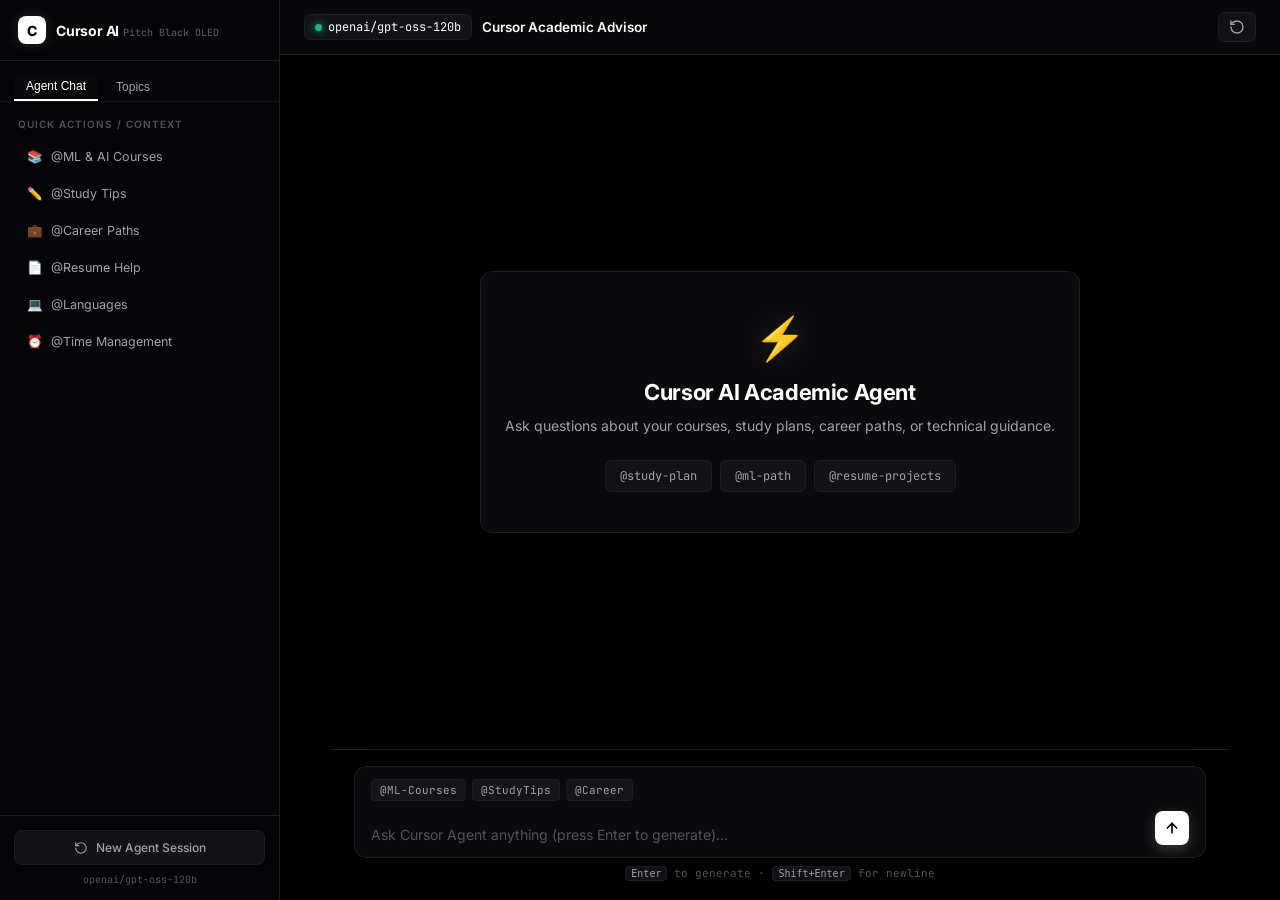
==== commit 7d35b3fc: "Apply true pitch black OLED dark theme across Cursor AI interface" ====
--- a/templates/index.html
+++ b/templates/index.html
@@ -4,34 +4,34 @@
   <meta charset="UTF-8" />
   <meta name="viewport" content="width=device-width, initial-scale=1.0" />
   <title>Cursor AI — Academic Advisor</title>
-  <meta name="description" content="Cursor AI style Academic Advisor chatbot. Ask anything about courses, study strategies, and career paths." />
+  <meta name="description" content="Cursor AI style Academic Advisor chatbot. Pitch Black OLED Dark Theme." />
   <link rel="preconnect" href="https://fonts.googleapis.com" />
   <link href="https://fonts.googleapis.com/css2?family=Inter:wght@400;500;600;700&family=JetBrains+Mono:wght@400;500;600&display=swap" rel="stylesheet" />
   <style>
 /* =============================================
-   Cursor AI IDE — Theme & Design System
+   Pitch Black OLED Dark Theme — Cursor AI UI
    ============================================= */
 
 *, *::before, *::after { box-sizing: border-box; margin: 0; padding: 0; }
 
 :root {
-  --bg:               #0b0c0e;
-  --bg-subtle:        #111215;
-  --sidebar-bg:       #121317;
-  --header-bg:        #14151a;
-  --card-bg:          #16171d;
-  --user-bg:          #1f2029;
-  --bot-bg:           #14151a;
-  --border:           #242530;
-  --border-muted:     #1a1b24;
-  --border-focus:     #4f46e5;
-  --accent:           #6366f1;
-  --accent-light:     #818cf8;
-  --accent-glow:      rgba(99, 102, 241, 0.25);
-  --text:             #ececf1;
-  --text-2:           #9ea0b4;
-  --text-3:           #65677b;
-  --code-bg:          #0b0c0f;
+  --bg:               #000000;
+  --bg-subtle:        #09090b;
+  --sidebar-bg:       #050507;
+  --header-bg:        #08080a;
+  --card-bg:          #0a0a0c;
+  --user-bg:          #121216;
+  --bot-bg:           #08080b;
+  --border:           #1c1c22;
+  --border-muted:     #141419;
+  --border-focus:     #ffffff;
+  --accent:           #ffffff;
+  --accent-light:     #e4e4e7;
+  --accent-glow:      rgba(255, 255, 255, 0.15);
+  --text:             #f4f4f5;
+  --text-2:           #a1a1aa;
+  --text-3:           #52525b;
+  --code-bg:          #030304;
   --success:          #10b981;
   --sidebar-w:        280px;
   --radius:           12px;
@@ -49,10 +49,10 @@
 }
 
 .app-wrapper {
-  display: flex; height: 100vh; width: 100vw; overflow: hidden;
-}
-
-/* ===================== CURSOR SIDEBAR ===================== */
+  display: flex; height: 100vh; width: 100vw; overflow: hidden; background: #000000;
+}
+
+/* ===================== SIDEBAR ===================== */
 .sidebar {
   width: var(--sidebar-w);
   flex-shrink: 0;
@@ -73,12 +73,12 @@
 }
 .logo-icon {
   width: 28px; height: 28px;
-  background: linear-gradient(135deg, #6366f1, #4f46e5);
-  color: #ffffff;
+  background: #ffffff;
+  color: #000000;
   border-radius: 8px; display: flex; align-items: center; justify-content: center;
-  font-weight: 700; font-size: 14px; box-shadow: 0 0 12px var(--accent-glow);
-}
-.logo-title { font-size: 14px; font-weight: 600; color: #ffffff; letter-spacing: -0.2px; }
+  font-weight: 800; font-size: 14px; box-shadow: 0 0 14px var(--accent-glow);
+}
+.logo-title { font-size: 14px; font-weight: 700; color: #ffffff; letter-spacing: -0.2px; }
 .logo-sub   { font-size: 10px; font-weight: 500; color: var(--text-3); font-family: 'JetBrains Mono', monospace; }
 
 .sidebar-tabs {
@@ -90,7 +90,7 @@
   border-radius: 6px 6px 0 0; cursor: pointer; transition: all var(--transition);
   background: transparent; border: none;
 }
-.sidebar-tab.active { color: #ffffff; background: var(--bg-subtle); border-bottom: 2px solid var(--accent); }
+.sidebar-tab.active { color: #ffffff; background: var(--bg-subtle); border-bottom: 2px solid #ffffff; }
 
 .sidebar-section {
   flex: 1; padding: 16px 14px; overflow-y: auto;
@@ -108,7 +108,7 @@
   transition: all var(--transition);
 }
 .quick-btn:hover {
-  background: var(--surface-2); border-color: var(--border);
+  background: #121216; border-color: var(--border);
   color: #ffffff; transform: translateX(2px);
 }
 
@@ -117,23 +117,23 @@
 }
 .reset-btn {
   width: 100%; display: flex; align-items: center; justify-content: center; gap: 8px;
-  background: var(--surface-2); border: 1px solid var(--border);
+  background: #121216; border: 1px solid var(--border);
   color: var(--text-2); padding: 9px; border-radius: var(--radius-sm);
   font-size: 12px; font-weight: 500; font-family: inherit; cursor: pointer;
   transition: all var(--transition);
 }
-.reset-btn:hover { background: rgba(99, 102, 241, 0.15); border-color: var(--accent); color: #ffffff; }
+.reset-btn:hover { background: #1c1c24; border-color: #ffffff; color: #ffffff; }
 .sidebar-powered {
   text-align: center; font-size: 10px; color: var(--text-3); margin-top: 8px; font-family: 'JetBrains Mono', monospace;
 }
 
-/* ===================== CURSOR MAIN CHAT ===================== */
+/* ===================== MAIN CHAT ===================== */
 .chat-main {
   flex: 1; display: flex; flex-direction: column; overflow: hidden;
-  min-width: 0; background: var(--bg);
-}
-
-/* Cursor Top Header Bar */
+  min-width: 0; background: #000000;
+}
+
+/* Header Bar */
 .chat-header {
   display: flex; align-items: center; justify-content: space-between;
   padding: 12px 24px;
@@ -148,9 +148,9 @@
 .header-info { display: flex; align-items: center; gap: 10px; }
 .cursor-badge {
   display: flex; align-items: center; gap: 6px;
-  background: #1e1f29; border: 1px solid var(--border);
+  background: #121216; border: 1px solid var(--border);
   padding: 4px 10px; border-radius: 6px; font-size: 12px;
-  font-family: 'JetBrains Mono', monospace; color: var(--accent-light);
+  font-family: 'JetBrains Mono', monospace; color: #ffffff;
 }
 .status-dot {
   width: 7px; height: 7px; border-radius: 50%; background: var(--success);
@@ -159,30 +159,30 @@
 .header-title { font-size: 13.5px; font-weight: 600; color: #ffffff; }
 .header-actions { display: flex; gap: 8px; }
 .icon-btn {
-  background: var(--surface-2); border: 1px solid var(--border);
+  background: #121216; border: 1px solid var(--border);
   color: var(--text-2); padding: 6px 10px; border-radius: 6px; cursor: pointer;
   display: flex; align-items: center; justify-content: center; font-size: 12px;
   transition: all var(--transition);
 }
-.icon-btn:hover { background: rgba(255,255,255,0.1); color: #ffffff; }
-
-/* ===================== CURSOR TEXTING AREA ===================== */
+.icon-btn:hover { background: #1c1c24; color: #ffffff; border-color: #ffffff; }
+
+/* ===================== MESSAGES AREA ===================== */
 .chat-messages {
   flex: 1; overflow-y: auto; padding: 28px;
   display: flex; flex-direction: column; gap: 20px;
-  scroll-behavior: smooth;
+  scroll-behavior: smooth; background: #000000;
 }
 .chat-messages::-webkit-scrollbar { width: 5px; }
 .chat-messages::-webkit-scrollbar-track { background: transparent; }
 .chat-messages::-webkit-scrollbar-thumb { background: var(--border); border-radius: 3px; }
 
-/* Welcome Screen (Cursor Style) */
+/* Welcome Screen */
 .welcome-block {
   display: flex; flex-direction: column; align-items: center;
   text-align: center; padding: 40px 24px; max-width: 600px; margin: auto;
   background: var(--card-bg); border: 1px solid var(--border);
   border-radius: var(--radius);
-  box-shadow: var(--shadow);
+  box-shadow: 0 12px 40px rgba(0,0,0,0.9);
   animation: fadeIn 0.3s ease both;
 }
 .welcome-avatar {
@@ -194,13 +194,12 @@
 .welcome-chips { display: flex; flex-wrap: wrap; gap: 8px; justify-content: center; }
 .chip {
   padding: 7px 14px; border-radius: 6px; font-size: 12px;
-  background: #1e1f27; border: 1px solid var(--border);
+  background: #121216; border: 1px solid var(--border);
   color: var(--text-2); cursor: pointer; transition: all var(--transition);
   font-family: 'JetBrains Mono', monospace;
 }
 .chip:hover {
-  background: rgba(99, 102, 241, 0.2); border-color: var(--accent);
-  color: #ffffff; transform: translateY(-1px);
+  background: #1c1c24; border-color: #ffffff; color: #ffffff; transform: translateY(-1px);
 }
 
 /* Message Rows */
@@ -225,22 +224,22 @@
 .meta-badge {
   padding: 2px 6px; border-radius: 4px; font-weight: 600; font-size: 10px; text-transform: uppercase;
 }
-.user .meta-badge { background: var(--accent); color: #ffffff; }
-.bot  .meta-badge { background: #272733; color: var(--accent-light); border: 1px solid var(--border); }
-
-/* Cursor Cards */
+.user .meta-badge { background: #ffffff; color: #000000; }
+.bot  .meta-badge { background: #18181f; color: #a1a1aa; border: 1px solid var(--border); }
+
+/* Pitch Black Cards */
 .bubble {
   width: 100%; padding: 16px 20px; border-radius: var(--radius);
   font-size: 14px; line-height: 1.7; word-break: break-word;
   transition: all var(--transition);
 }
 
-/* User Prompt Card (Cursor Dark Slate) */
+/* User Prompt Card (Pitch Black Slate) */
 .user .bubble {
   background: var(--user-bg);
-  border: 1px solid #2d2e3d;
+  border: 1px solid #272730;
   color: #ffffff;
-  box-shadow: 0 4px 16px rgba(0,0,0,0.4);
+  box-shadow: 0 4px 20px rgba(0,0,0,0.8);
 }
 
 /* Cursor AI Assistant Reply Card */
@@ -248,10 +247,10 @@
   background: var(--bot-bg);
   border: 1px solid var(--border);
   color: var(--text);
-  box-shadow: 0 4px 20px rgba(0,0,0,0.5);
-}
-
-/* Code & Formatting inside Cursor Assistant */
+  box-shadow: 0 4px 20px rgba(0,0,0,0.9);
+}
+
+/* Code & Formatting */
 .bot .bubble p { margin-bottom: 10px; }
 .bot .bubble p:last-child { margin-bottom: 0; }
 .bot .bubble ul, .bot .bubble ol { padding-left: 20px; margin-bottom: 10px; }
@@ -261,31 +260,15 @@
 .bot .bubble code {
   background: var(--code-bg); padding: 3px 8px;
   border-radius: 5px; font-size: 13px; font-family: 'JetBrains Mono', monospace;
-  color: var(--accent-light); border: 1px solid var(--border-muted);
-}
-
-/* Code Block Containers */
-.code-block {
-  background: var(--code-bg); border: 1px solid var(--border);
-  border-radius: 8px; margin: 12px 0; overflow: hidden;
-}
-.code-header {
-  display: flex; align-items: center; justify-content: space-between;
-  padding: 6px 12px; background: #121318; border-bottom: 1px solid var(--border);
-  font-family: 'JetBrains Mono', monospace; font-size: 11px; color: var(--text-3);
-}
-.copy-code-btn {
-  background: transparent; border: none; color: var(--text-2);
-  font-size: 11px; cursor: pointer; padding: 2px 6px; border-radius: 4px;
-}
-.copy-code-btn:hover { background: rgba(255,255,255,0.1); color: #ffffff; }
+  color: #ffffff; border: 1px solid var(--border-muted);
+}
 
 /* Typing indicator */
 .typing-bubble {
   display: flex; align-items: center; gap: 6px; padding: 14px 18px;
 }
 .typing-bubble span {
-  width: 6px; height: 6px; background: var(--accent-light);
+  width: 6px; height: 6px; background: #ffffff;
   border-radius: 50%; animation: pulse 1.2s ease-in-out infinite;
 }
 .typing-bubble span:nth-child(2) { animation-delay: 0.2s; }
@@ -295,35 +278,35 @@
   50%       { opacity: 1; transform: scale(1.2); }
 }
 
-/* ===================== CURSOR PROMPT BAR ===================== */
+/* ===================== PROMPT INPUT BAR ===================== */
 .chat-input-area {
   padding: 16px 24px 20px;
-  background: var(--header-bg);
+  background: #000000;
   border-top: 1px solid var(--border);
   flex-shrink: 0; z-index: 10;
   max-width: 900px; width: 100%; margin: 0 auto;
 }
 .input-container {
   display: flex; flex-direction: column; gap: 10px;
-  background: #171821; border: 1px solid var(--border);
+  background: #0a0a0d; border: 1px solid var(--border);
   border-radius: var(--radius); padding: 12px 16px;
   transition: all var(--transition);
-  box-shadow: 0 8px 32px rgba(0, 0, 0, 0.4);
+  box-shadow: 0 8px 32px rgba(0, 0, 0, 0.9);
 }
 .input-container:focus-within {
-  border-color: var(--accent);
-  box-shadow: 0 0 20px var(--accent-glow);
+  border-color: #ffffff;
+  box-shadow: 0 0 20px rgba(255, 255, 255, 0.15);
 }
 .context-row {
-  display: flex; items-center: center; gap: 6px; flex-wrap: wrap;
+  display: flex; align-items: center; gap: 6px; flex-wrap: wrap;
 }
 .context-chip {
-  background: #232433; border: 1px solid var(--border);
-  color: var(--accent-light); padding: 3px 8px; border-radius: 4px;
+  background: #141419; border: 1px solid var(--border);
+  color: #a1a1aa; padding: 3px 8px; border-radius: 4px;
   font-size: 11px; font-family: 'JetBrains Mono', monospace; cursor: pointer;
   transition: all var(--transition);
 }
-.context-chip:hover { background: rgba(99, 102, 241, 0.25); border-color: var(--accent); color: #ffffff; }
+.context-chip:hover { background: #1f1f27; border-color: #ffffff; color: #ffffff; }
 
 .input-row {
   display: flex; align-items: flex-end; gap: 12px;
@@ -337,12 +320,12 @@
 
 .send-btn {
   flex-shrink: 0; width: 34px; height: 34px;
-  background: var(--accent); border: none; border-radius: 8px; cursor: pointer;
-  color: #ffffff; display: flex; align-items: center; justify-content: center;
+  background: #ffffff; border: none; border-radius: 8px; cursor: pointer;
+  color: #000000; display: flex; align-items: center; justify-content: center;
   transition: all var(--transition);
-  box-shadow: 0 4px 14px var(--accent-glow);
-}
-.send-btn:hover  { transform: scale(1.05); background: var(--accent-light); }
+  box-shadow: 0 4px 14px rgba(255,255,255,0.2);
+}
+.send-btn:hover  { transform: scale(1.05); background: #f4f4f5; }
 .send-btn:active { transform: scale(0.95); }
 .send-btn:disabled { opacity: 0.3; cursor: not-allowed; transform: none; }
 
@@ -351,7 +334,7 @@
   font-family: 'JetBrains Mono', monospace;
 }
 .input-hint kbd {
-  background: #1e1f29; border: 1px solid var(--border);
+  background: #121216; border: 1px solid var(--border);
   border-radius: 4px; padding: 1px 5px; font-size: 10px; color: var(--text-2);
 }
 
@@ -371,14 +354,14 @@
 </head>
 <body>
   <div class="app-wrapper">
-    <!-- Sidebar (Cursor File Tree / Agent Explorer) -->
+    <!-- Sidebar -->
     <aside class="sidebar">
       <div class="sidebar-header">
         <div class="logo">
           <div class="logo-icon">C</div>
           <div>
             <span class="logo-title">Cursor AI</span>
-            <span class="logo-sub">Academic Agent</span>
+            <span class="logo-sub">Pitch Black OLED</span>
           </div>
         </div>
       </div>
@@ -407,7 +390,7 @@
       </div>
     </aside>
 
-    <!-- Main Chat Area (Cursor IDE Interface) -->
+    <!-- Main Chat Area -->
     <main class="chat-main">
       <header class="chat-header">
         <button class="menu-toggle" id="menuToggle" aria-label="Toggle sidebar">
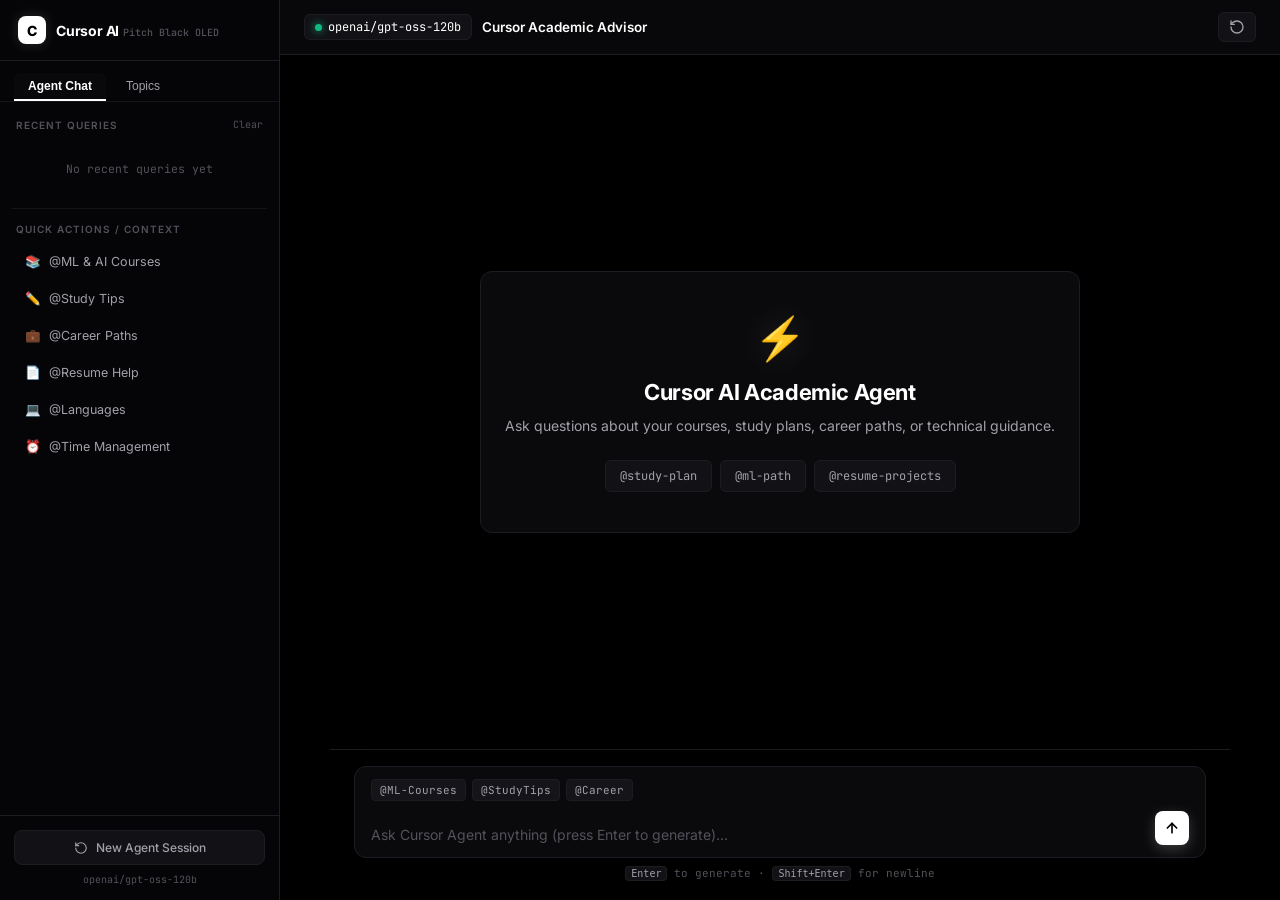
==== commit a88410dd: "Fix Topics tab switching and add categorized topic explorer with search filter" ====
--- a/templates/index.html
+++ b/templates/index.html
@@ -86,15 +86,35 @@
   border-bottom: 1px solid var(--border-muted);
 }
 .sidebar-tab {
-  padding: 6px 12px; font-size: 12px; font-weight: 500; color: var(--text-2);
+  padding: 6px 14px; font-size: 12px; font-weight: 500; color: var(--text-2);
   border-radius: 6px 6px 0 0; cursor: pointer; transition: all var(--transition);
-  background: transparent; border: none;
-}
-.sidebar-tab.active { color: #ffffff; background: var(--bg-subtle); border-bottom: 2px solid #ffffff; }
-
-.sidebar-section {
-  flex: 1; padding: 16px 14px; overflow-y: auto;
-}
+  background: transparent; border: none; border-bottom: 2px solid transparent;
+}
+.sidebar-tab:hover { color: #ffffff; }
+.sidebar-tab.active { color: #ffffff; background: var(--bg-subtle); border-bottom: 2px solid #ffffff; font-weight: 600; }
+
+.sidebar-body {
+  flex: 1; overflow: hidden; display: flex; flex-direction: column; min-height: 0;
+}
+.tab-panel {
+  display: none; flex: 1; padding: 14px 12px; overflow-y: auto; flex-direction: column; min-height: 0;
+}
+.tab-panel.active { display: flex; }
+.tab-panel::-webkit-scrollbar { width: 4px; }
+.tab-panel::-webkit-scrollbar-track { background: transparent; }
+.tab-panel::-webkit-scrollbar-thumb { background: var(--border); border-radius: 2px; }
+.tab-panel::-webkit-scrollbar-thumb:hover { background: var(--text-3); }
+
+.topic-search-wrap { margin-bottom: 12px; }
+.topic-search-input {
+  width: 100%; background: #0c0c10; border: 1px solid var(--border);
+  color: #ffffff; padding: 7px 11px; border-radius: var(--radius-sm);
+  font-size: 11.5px; font-family: inherit; outline: none; transition: all var(--transition);
+}
+.topic-search-input:focus { border-color: #ffffff; box-shadow: 0 0 10px rgba(255, 255, 255, 0.12); }
+.topic-search-input::placeholder { color: var(--text-3); font-size: 11px; }
+.topic-group { margin-bottom: 6px; }
+
 .sidebar-label {
   font-size: 10px; font-weight: 600; letter-spacing: 1px;
   text-transform: uppercase; color: var(--text-3); margin-bottom: 10px; padding-left: 4px;
@@ -111,6 +131,37 @@
   background: #121216; border-color: var(--border);
   color: #ffffff; transform: translateX(2px);
 }
+
+/* Recent searches */
+.recent-divider {
+  height: 1px; background: var(--border-muted); margin: 14px 0;
+}
+.recent-item {
+  width: 100%; text-align: left; background: transparent;
+  border: 1px solid transparent; color: var(--text-2);
+  padding: 7px 12px; border-radius: var(--radius-sm); margin-bottom: 3px;
+  font-size: 12px; font-family: inherit; cursor: pointer;
+  display: flex; align-items: center; gap: 8px;
+  transition: all var(--transition); white-space: nowrap;
+  overflow: hidden; text-overflow: ellipsis;
+}
+.recent-item:hover { background: #121216; border-color: var(--border); color: #ffffff; }
+.recent-item .ri-icon { font-size: 11px; flex-shrink: 0; color: var(--text-3); }
+.recent-item .ri-text { overflow: hidden; text-overflow: ellipsis; white-space: nowrap; flex: 1; }
+.recent-empty {
+  font-size: 11.5px; color: var(--text-3); text-align: center;
+  padding: 18px 0; font-family: 'JetBrains Mono', monospace;
+}
+.clear-recent-btn {
+  background: none; border: none; color: var(--text-3); font-size: 10px;
+  cursor: pointer; padding: 2px 4px; border-radius: 4px; transition: color var(--transition);
+  font-family: 'JetBrains Mono', monospace; margin-left: auto;
+}
+.clear-recent-btn:hover { color: #ffffff; }
+.recent-header {
+  display: flex; align-items: center; margin-bottom: 10px;
+}
+.recent-header .sidebar-label { margin-bottom: 0; }
 
 .sidebar-footer {
   padding: 14px; border-top: 1px solid var(--border);
@@ -367,18 +418,83 @@
       </div>
 
       <div class="sidebar-tabs">
-        <button class="sidebar-tab active">Agent Chat</button>
-        <button class="sidebar-tab">Topics</button>
+        <button class="sidebar-tab active" data-tab="chat" id="tabBtnChat">Agent Chat</button>
+        <button class="sidebar-tab" data-tab="topics" id="tabBtnTopics">Topics</button>
       </div>
 
-      <div class="sidebar-section">
-        <p class="sidebar-label">Quick Actions / Context</p>
-        <button class="quick-btn" data-msg="What ML and AI courses should I take in 3rd year engineering?"><span>📚</span> @ML & AI Courses</button>
-        <button class="quick-btn" data-msg="Give me the best study tips for engineering exams."><span>✏️</span> @Study Tips</button>
-        <button class="quick-btn" data-msg="What are the best career paths after a CS engineering degree?"><span>💼</span> @Career Paths</button>
-        <button class="quick-btn" data-msg="How do I build a strong resume as an engineering student?"><span>📄</span> @Resume Help</button>
-        <button class="quick-btn" data-msg="What programming languages should I learn in college?"><span>💻</span> @Languages</button>
-        <button class="quick-btn" data-msg="How can I manage my time better as a student?"><span>⏰</span> @Time Management</button>
+      <div class="sidebar-body">
+        <!-- Panel 1: Agent Chat -->
+        <div class="tab-panel active" id="tab-chat">
+          <div class="recent-header">
+            <p class="sidebar-label">Recent Queries</p>
+            <button class="clear-recent-btn" id="clearRecentBtn" title="Clear query history">Clear</button>
+          </div>
+          <div id="recentList" class="recent-list"></div>
+
+          <div class="recent-divider"></div>
+
+          <p class="sidebar-label">Quick Actions / Context</p>
+          <button class="quick-btn" data-msg="What ML and AI courses should I take in 3rd year engineering?"><span>📚</span> @ML & AI Courses</button>
+          <button class="quick-btn" data-msg="Give me the best study tips for engineering exams."><span>✏️</span> @Study Tips</button>
+          <button class="quick-btn" data-msg="What are the best career paths after a CS engineering degree?"><span>💼</span> @Career Paths</button>
+          <button class="quick-btn" data-msg="How do I build a strong resume as an engineering student?"><span>📄</span> @Resume Help</button>
+          <button class="quick-btn" data-msg="What programming languages should I learn in college?"><span>💻</span> @Languages</button>
+          <button class="quick-btn" data-msg="How can I manage my time better as a student?"><span>⏰</span> @Time Management</button>
+        </div>
+
+        <!-- Panel 2: Topics Explorer -->
+        <div class="tab-panel" id="tab-topics">
+          <div class="topic-search-wrap">
+            <input type="text" id="topicSearchInput" class="topic-search-input" placeholder="Search topics..." autocomplete="off" />
+          </div>
+
+          <div class="topic-group">
+            <p class="sidebar-label">🤖 AI & Data Science</p>
+            <button class="quick-btn" data-msg="What ML and AI courses should I take in 3rd year engineering?"><span>🧠</span> @ML & AI Courses</button>
+            <button class="quick-btn" data-msg="How do I get into Machine Learning and Deep Learning as a beginner?"><span>⚡</span> @Deep Learning Path</button>
+            <button class="quick-btn" data-msg="What math fundamentals do I need to learn for Artificial Intelligence?"><span>📐</span> @Math for AI</button>
+            <button class="quick-btn" data-msg="What are the best open-source AI projects to contribute to as a student?"><span>🌐</span> @AI Open Source</button>
+          </div>
+
+          <div class="recent-divider"></div>
+
+          <div class="topic-group">
+            <p class="sidebar-label">💼 Career & Placements</p>
+            <button class="quick-btn" data-msg="What are the best career paths after a CS engineering degree?"><span>🎯</span> @Career Paths</button>
+            <button class="quick-btn" data-msg="How do I build a strong software engineering resume that passes ATS?"><span>📄</span> @Resume Help</button>
+            <button class="quick-btn" data-msg="How should I prepare for technical coding interviews and DSA rounds?"><span>💡</span> @Coding Interviews</button>
+            <button class="quick-btn" data-msg="How do I find software engineering internships for summer?"><span>💼</span> @Internship Search</button>
+          </div>
+
+          <div class="recent-divider"></div>
+
+          <div class="topic-group">
+            <p class="sidebar-label">📚 Academics & Study Tips</p>
+            <button class="quick-btn" data-msg="Give me the best study tips for engineering exams."><span>✏️</span> @Study Tips</button>
+            <button class="quick-btn" data-msg="How can I manage my time better as an engineering student?"><span>⏰</span> @Time Management</button>
+            <button class="quick-btn" data-msg="How do I maintain a high GPA while building personal coding projects?"><span>📊</span> @GPA & Project Balance</button>
+            <button class="quick-btn" data-msg="How to effectively prepare for semester final exams in one week?"><span>🔥</span> @Exam Sprint Plan</button>
+          </div>
+
+          <div class="recent-divider"></div>
+
+          <div class="topic-group">
+            <p class="sidebar-label">💻 Tech Stack & Projects</p>
+            <button class="quick-btn" data-msg="What programming languages should I learn in college?"><span>💻</span> @Languages to Learn</button>
+            <button class="quick-btn" data-msg="What are top-tier portfolio projects that impress tech recruiters?"><span>🚀</span> @Resume Projects</button>
+            <button class="quick-btn" data-msg="Explain the Full-Stack Web Development roadmap for 2026."><span>🌐</span> @Full Stack Roadmap</button>
+            <button class="quick-btn" data-msg="How should I start learning System Design as a student?"><span>🏗️</span> @System Design Basics</button>
+          </div>
+
+          <div class="recent-divider"></div>
+
+          <div class="topic-group">
+            <p class="sidebar-label">🔬 Research & Higher Studies</p>
+            <button class="quick-btn" data-msg="How do I apply for a Master's (MS in CS) in the US or Europe?"><span>🌍</span> @MS in CS Abroad</button>
+            <button class="quick-btn" data-msg="How can an undergraduate student write and publish a research paper?"><span>📑</span> @Research Papers</button>
+            <button class="quick-btn" data-msg="Should I do competitive programming or focus on building products?"><span>⚔️</span> @CP vs Development</button>
+          </div>
+        </div>
       </div>
 
       <div class="sidebar-footer">
@@ -452,13 +568,13 @@
   <script>
 /* ====== Cursor AI Agent Logic ====== */
 
-const chatMessages = document.getElementById('chatMessages');
-const userInput    = document.getElementById('userInput');
-const sendBtn      = document.getElementById('sendBtn');
-const resetBtn     = document.getElementById('resetBtn');
+const chatMessages   = document.getElementById('chatMessages');
+const userInput      = document.getElementById('userInput');
+const sendBtn        = document.getElementById('sendBtn');
+const resetBtn       = document.getElementById('resetBtn');
 const resetBtnHeader = document.getElementById('resetBtnHeader');
-const menuToggle   = document.getElementById('menuToggle');
-const sidebar      = document.querySelector('.sidebar');
+const menuToggle     = document.getElementById('menuToggle');
+const sidebar        = document.querySelector('.sidebar');
 
 // ---- Sidebar toggle ----
 menuToggle?.addEventListener('click', () => sidebar.classList.toggle('open'));
@@ -470,6 +586,96 @@
   }
 });
 
+// ---- Tab switching ----
+const sidebarTabs = document.querySelectorAll('.sidebar-tab');
+sidebarTabs.forEach(tab => {
+  tab.addEventListener('click', () => {
+    sidebarTabs.forEach(t => t.classList.remove('active'));
+    document.querySelectorAll('.tab-panel').forEach(p => p.classList.remove('active'));
+    tab.classList.add('active');
+    const panelId = 'tab-' + tab.dataset.tab;
+    const targetPanel = document.getElementById(panelId);
+    if (targetPanel) {
+      targetPanel.classList.add('active');
+    }
+    if (tab.dataset.tab === 'chat') renderRecent('recentList');
+  });
+});
+
+// ---- Topic search filter ----
+const topicSearchInput = document.getElementById('topicSearchInput');
+topicSearchInput?.addEventListener('input', (e) => {
+  const query = e.target.value.toLowerCase().trim();
+  const groups = document.querySelectorAll('#tab-topics .topic-group');
+  groups.forEach(group => {
+    let hasVisible = false;
+    const btns = group.querySelectorAll('.quick-btn');
+    btns.forEach(btn => {
+      const match = btn.textContent.toLowerCase().includes(query) || (btn.dataset.msg || '').toLowerCase().includes(query);
+      btn.style.display = match ? 'flex' : 'none';
+      if (match) hasVisible = true;
+    });
+    group.style.display = hasVisible ? 'block' : 'none';
+    const divider = group.nextElementSibling;
+    if (divider && divider.classList.contains('recent-divider')) {
+      divider.style.display = hasVisible ? 'block' : 'none';
+    }
+  });
+});
+
+// ---- Recent Searches (localStorage) ----
+const RECENT_KEY = 'acadbot_recent';
+const MAX_RECENT = 8;
+
+function getRecent() {
+  try { return JSON.parse(localStorage.getItem(RECENT_KEY)) || []; }
+  catch { return []; }
+}
+
+function saveRecent(list) {
+  localStorage.setItem(RECENT_KEY, JSON.stringify(list));
+}
+
+function addRecent(query) {
+  let list = getRecent().filter(q => q !== query);
+  list.unshift(query);
+  if (list.length > MAX_RECENT) list = list.slice(0, MAX_RECENT);
+  saveRecent(list);
+  renderRecent('recentList');
+}
+
+function renderRecent(containerId) {
+  const container = document.getElementById(containerId);
+  if (!container) return;
+  const list = getRecent();
+  if (!list.length) {
+    container.innerHTML = '<p class="recent-empty">No recent queries yet</p>';
+    return;
+  }
+  container.innerHTML = list.map(q =>
+    `<button class="recent-item" data-msg="${q.replace(/"/g, '&quot;')}">
+       <span class="ri-icon">🕐</span>
+       <span class="ri-text">${q.replace(/</g, '&lt;')}</span>
+     </button>`
+  ).join('');
+  container.querySelectorAll('.recent-item').forEach(item => {
+    item.addEventListener('click', () => {
+      userInput.value = item.dataset.msg;
+      sidebar.classList.remove('open');
+      sendMessage();
+    });
+  });
+}
+
+// Clear button
+document.getElementById('clearRecentBtn')?.addEventListener('click', () => {
+  saveRecent([]);
+  renderRecent('recentList');
+});
+
+// Init recent searches
+renderRecent('recentList');
+
 // ---- Auto-resize textarea ----
 userInput.addEventListener('input', () => {
   userInput.style.height = 'auto';
@@ -486,10 +692,16 @@
 
 sendBtn.addEventListener('click', sendMessage);
 
-// ---- Quick topic buttons ----
+// ---- Quick topic buttons (switch to chat tab after sending) ----
 document.querySelectorAll('.quick-btn, .context-chip').forEach(btn => {
   btn.addEventListener('click', () => {
+    if (!btn.dataset.msg) return;
     userInput.value = btn.dataset.msg;
+    // Activate chat tab
+    sidebarTabs.forEach(t => t.classList.remove('active'));
+    document.querySelectorAll('.tab-panel').forEach(p => p.classList.remove('active'));
+    document.querySelector('[data-tab="chat"]')?.classList.add('active');
+    document.getElementById('tab-chat')?.classList.add('active');
     sidebar.classList.remove('open');
     sendMessage();
   });
@@ -523,6 +735,7 @@
   const text = userInput.value.trim();
   if (!text || sendBtn.disabled) return;
 
+  addRecent(text);          // ← save to recent searches
   removeWelcome();
   appendMessage('user', text);
   userInput.value = '';
